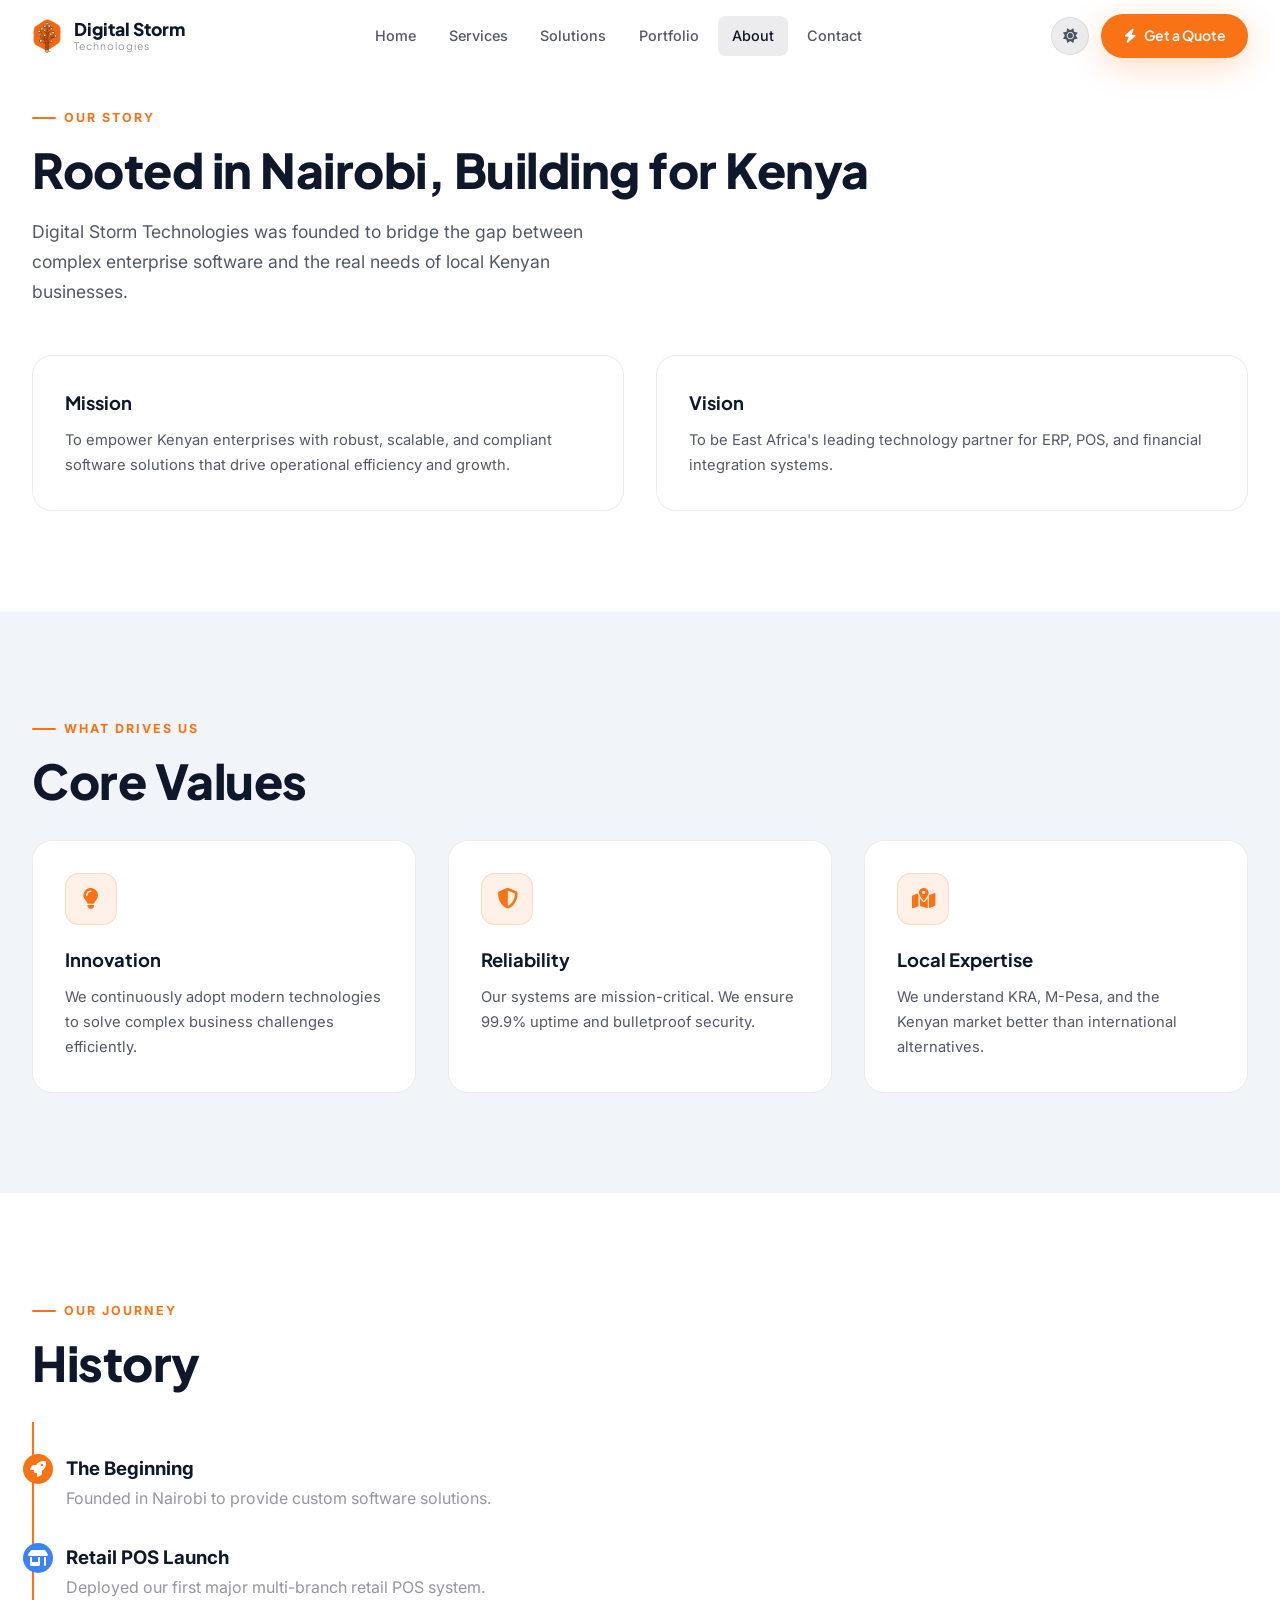
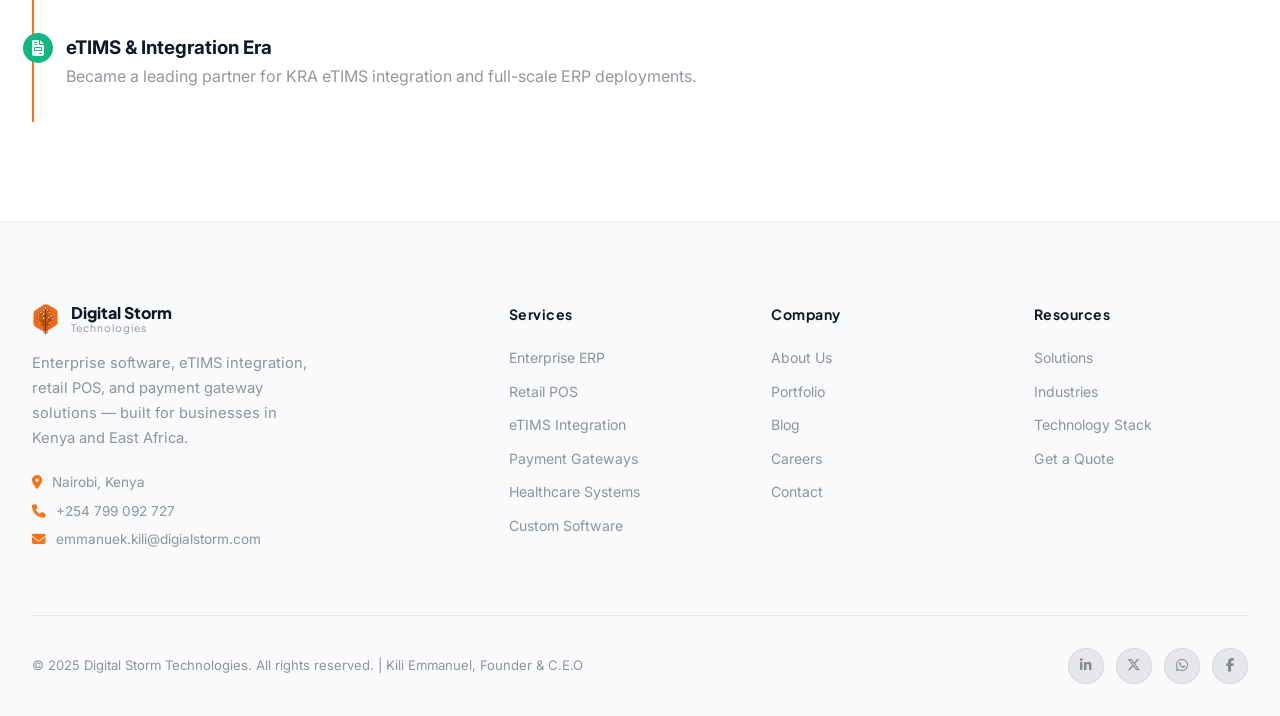
==== about.html @ d0bfdc82 "Wire l1-l6.jpg as light mode images, fix JS swap using getAttribute" ====
<!DOCTYPE html>
<html lang="en" data-theme="dark">
<head>
  <meta charset="UTF-8" />
  <meta name="viewport" content="width=device-width, initial-scale=1.0" />
  <title>About Us — Digital Storm Technologies</title>
  <meta name="description" content="Learn about Digital Storm Technologies, founded to serve Kenyan businesses with innovative ERP, POS, and custom software solutions." />
  
  <link rel="preconnect" href="https://fonts.googleapis.com" />
  <link rel="preconnect" href="https://fonts.gstatic.com" crossorigin />
  <link href="https://fonts.googleapis.com/css2?family=Inter:wght@300;400;500;600;700;800;900&family=Plus+Jakarta+Sans:wght@400;500;600;700;800&display=swap" rel="stylesheet" />
  <link rel="stylesheet" href="https://cdnjs.cloudflare.com/ajax/libs/font-awesome/6.5.2/css/all.min.css" />
  <link rel="stylesheet" href="css/main.css" />
  <link rel="stylesheet" href="css/animations.css" />
  <link rel="stylesheet" href="css/responsive.css" />
  <!-- CRITICAL: Apply saved theme before first paint to avoid flash -->
  <script>
    (function() {
      var saved = localStorage.getItem('dst-theme');
      var preferred = window.matchMedia('(prefers-color-scheme: light)').matches ? 'light' : 'dark';
      var theme = saved || preferred;
      document.documentElement.setAttribute('data-theme', theme);
    })();
  </script>
</head>
<body>

<header class="navbar" id="navbar">
  <div class="nav-inner">
    <a href="index.html" class="nav-logo">
      <img src="assets/Digitalblack.png" alt="Digital Storm Technologies Logo" class="nav-logo-img" />
      <div class="nav-logo-text">Digital Storm<span>Technologies</span></div>
    </a>
    <nav class="nav-links" role="navigation" aria-label="Main Navigation">
      <a href="index.html" class="nav-link">Home</a>
      <a href="services.html" class="nav-link">Services</a>
      <a href="solutions.html" class="nav-link">Solutions</a>
      <a href="portfolio.html" class="nav-link">Portfolio</a>
      <a href="about.html" class="nav-link active">About</a>
      <a href="contact.html" class="nav-link">Contact</a>
    </nav>
    <div class="nav-actions">
      <button class="nav-theme-btn theme-toggle-btn"><i class="theme-icon fa-solid fa-moon"></i></button>
      <a href="contact.html" class="btn btn-primary" style="padding: 0.65rem 1.4rem; font-size: 0.88rem;"><i class="fa-solid fa-bolt"></i> Get a Quote</a>
      <button class="nav-hamburger" id="nav-hamburger"><span></span><span></span><span></span></button>
    </div>
  </div>
</header>

<nav class="nav-drawer" id="nav-drawer" aria-label="Mobile Navigation">
  <a href="index.html" class="nav-link">Home</a>
  <a href="services.html" class="nav-link">Services</a>
  <a href="solutions.html" class="nav-link">Solutions</a>
  <a href="portfolio.html" class="nav-link">Portfolio</a>
  <a href="about.html" class="nav-link">About</a>
  <a href="contact.html" class="nav-link">Contact</a>
  <a href="contact.html" class="btn btn-primary" style="margin-top:1rem; justify-content:center;"><i class="fa-solid fa-bolt"></i> Get a Quote</a>
</nav>

<section class="section reveal" id="story">
  <div class="container">
    <div class="section-label">Our Story</div>
    <h2 class="section-title">Rooted in Nairobi, Building for Kenya</h2>
    <p class="section-desc">Digital Storm Technologies was founded to bridge the gap between complex enterprise software and the real needs of local Kenyan businesses.</p>
    
    <div class="grid-2" style="margin-top: 3rem;">
        <div class="card reveal-left">
            <h3 class="card-title">Mission</h3>
            <p class="card-desc">To empower Kenyan enterprises with robust, scalable, and compliant software solutions that drive operational efficiency and growth.</p>
        </div>
        <div class="card reveal-right">
            <h3 class="card-title">Vision</h3>
            <p class="card-desc">To be East Africa's leading technology partner for ERP, POS, and financial integration systems.</p>
        </div>
    </div>
  </div>
</section>

<section class="section section-alt reveal" id="values">
  <div class="container">
    <div class="section-label">What Drives Us</div>
    <h2 class="section-title">Core Values</h2>
    <div class="grid-3" style="margin-top: 2rem;">
        <div class="card">
            <div class="card-icon"><i class="fa-solid fa-lightbulb"></i></div>
            <h3 class="card-title">Innovation</h3>
            <p class="card-desc">We continuously adopt modern technologies to solve complex business challenges efficiently.</p>
        </div>
        <div class="card">
            <div class="card-icon"><i class="fa-solid fa-shield-halved"></i></div>
            <h3 class="card-title">Reliability</h3>
            <p class="card-desc">Our systems are mission-critical. We ensure 99.9% uptime and bulletproof security.</p>
        </div>
        <div class="card">
            <div class="card-icon"><i class="fa-solid fa-map-location-dot"></i></div>
            <h3 class="card-title">Local Expertise</h3>
            <p class="card-desc">We understand KRA, M-Pesa, and the Kenyan market better than international alternatives.</p>
        </div>
    </div>
  </div>
</section>

<section class="section reveal" id="timeline">
  <div class="container">
    <div class="section-label">Our Journey</div>
    <h2 class="section-title">History</h2>
    <div style="margin-top:2rem; padding: 2rem; border-left: 2px solid var(--orange);">
        <div style="margin-bottom: 2rem; position: relative;">
            <div style="position: absolute; left: -2.7rem; top: 0; background: var(--orange); color: #fff; width: 30px; height: 30px; border-radius: 50%; display: flex; align-items: center; justify-content: center;"><i class="fa-solid fa-rocket"></i></div>
            <h3 style="color:var(--text-primary);">The Beginning</h3>
            <p style="color:var(--text-muted);">Founded in Nairobi to provide custom software solutions.</p>
        </div>
        <div style="margin-bottom: 2rem; position: relative;">
            <div style="position: absolute; left: -2.7rem; top: 0; background: var(--blue); color: #fff; width: 30px; height: 30px; border-radius: 50%; display: flex; align-items: center; justify-content: center;"><i class="fa-solid fa-shop"></i></div>
            <h3 style="color:var(--text-primary);">Retail POS Launch</h3>
            <p style="color:var(--text-muted);">Deployed our first major multi-branch retail POS system.</p>
        </div>
        <div style="position: relative;">
            <div style="position: absolute; left: -2.7rem; top: 0; background: var(--green); color: #fff; width: 30px; height: 30px; border-radius: 50%; display: flex; align-items: center; justify-content: center;"><i class="fa-solid fa-file-invoice"></i></div>
            <h3 style="color:var(--text-primary);">eTIMS & Integration Era</h3>
            <p style="color:var(--text-muted);">Became a leading partner for KRA eTIMS integration and full-scale ERP deployments.</p>
        </div>
    </div>
  </div>
</section>

<footer class="footer" id="footer">
  <div class="container">
    <div class="footer-grid">
      <div class="footer-brand">
        <a href="index.html" class="nav-logo">
          <img src="assets/Digitalblack.png" alt="Digital Storm Technologies" class="nav-logo-img" style="height:32px;" />
          <div class="nav-logo-text" style="font-size:1rem;">Digital Storm <span>Technologies</span></div>
        </a>
        <p>Enterprise software, eTIMS integration, retail POS, and payment gateway solutions — built for businesses in Kenya and East Africa.</p>
        <div style="margin-top: 1.25rem; display:flex; flex-direction:column; gap:0.4rem; font-size:0.85rem; color:var(--text-muted);">
          <span><i class="fa-solid fa-location-dot" style="color:var(--orange); margin-right:0.4rem;"></i> Nairobi, Kenya</span>
          <a href="tel:+254799092727" style="color:var(--text-muted);"><i class="fa-solid fa-phone" style="color:var(--orange); margin-right:0.4rem;"></i> +254 799 092 727</a>
          <a href="mailto:emmanuek.kili@digialstorm.com" style="color:var(--text-muted);"><i class="fa-solid fa-envelope" style="color:var(--orange); margin-right:0.4rem;"></i> emmanuek.kili@digialstorm.com</a>
        </div>
      </div>
      <div>
        <div class="footer-col-title">Services</div>
        <div class="footer-links">
          <a href="services.html#erp" class="footer-link">Enterprise ERP</a>
          <a href="services.html#pos" class="footer-link">Retail POS</a>
          <a href="services.html#etims" class="footer-link">eTIMS Integration</a>
          <a href="services.html#payments" class="footer-link">Payment Gateways</a>
          <a href="services.html#healthcare" class="footer-link">Healthcare Systems</a>
          <a href="services.html#custom" class="footer-link">Custom Software</a>
        </div>
      </div>
      <div>
        <div class="footer-col-title">Company</div>
        <div class="footer-links">
          <a href="about.html" class="footer-link">About Us</a>
          <a href="portfolio.html" class="footer-link">Portfolio</a>
          <a href="blog.html" class="footer-link">Blog</a>
          <a href="careers.html" class="footer-link">Careers</a>
          <a href="contact.html" class="footer-link">Contact</a>
        </div>
      </div>
      <div>
        <div class="footer-col-title">Resources</div>
        <div class="footer-links">
          <a href="solutions.html" class="footer-link">Solutions</a>
          <a href="industries.html" class="footer-link">Industries</a>
          <a href="technologies.html" class="footer-link">Technology Stack</a>
          <a href="contact.html" class="footer-link">Get a Quote</a>
        </div>
      </div>
    </div>
    <div class="footer-bottom">
      <p class="footer-copy">© 2025 Digital Storm Technologies. All rights reserved. | Kili Emmanuel, Founder & C.E.O</p>
      <div class="footer-socials">
        <a href="#" class="footer-social-btn"><i class="fa-brands fa-linkedin-in"></i></a>
        <a href="#" class="footer-social-btn"><i class="fa-brands fa-x-twitter"></i></a>
        <a href="#" class="footer-social-btn"><i class="fa-brands fa-whatsapp"></i></a>
        <a href="#" class="footer-social-btn"><i class="fa-brands fa-facebook-f"></i></a>
      </div>
    </div>
  </div>
</footer>

<button id="back-to-top" aria-label="Back to top"><i class="fa-solid fa-arrow-up"></i></button>

<script src="js/app.js" defer></script>
<script>
  document.addEventListener('DOMContentLoaded', () => {
    const hamburger = document.getElementById('nav-hamburger');
    const drawer = document.getElementById('nav-drawer');
    if (hamburger && drawer) {
      hamburger.addEventListener('click', () => {
        const open = hamburger.classList.toggle('open');
        drawer.classList.toggle('open', open);
        document.body.style.overflow = open ? 'hidden' : '';
      });
    }
  });
</script>
</body>
</html>
---- css/main.css ----
/* ==========================================================================
   DIGITAL STORM TECHNOLOGIES — MAIN DESIGN SYSTEM v3.0
   Clean, Professional, Modern IT Company
   ========================================================================== */

/* --------------------------------------------------------------------------
   1. GOOGLE FONTS IMPORT (must be first rule)
   -------------------------------------------------------------------------- */
@import url('https://fonts.googleapis.com/css2?family=Inter:wght@300;400;500;600;700;800;900&family=Plus+Jakarta+Sans:wght@400;500;600;700;800&display=swap');

/* --------------------------------------------------------------------------
   THEME-AWARE PROJECT IMAGE FILTER
   CSS filter converts dark dashboard screenshots to light mode appearance.
   When a real light-mode image is available via data-light-src, the JS will
   swap src and this filter becomes irrelevant for that image.
   -------------------------------------------------------------------------- */
img.theme-img {
  transition: filter 0.4s ease, opacity 0.3s ease;
}

[data-theme="light"] img.theme-img {
  filter: invert(1) hue-rotate(180deg) saturate(0.85) brightness(1.1) contrast(0.95);
}

[data-theme="dark"] img.theme-img {
  filter: none;
}

/* --------------------------------------------------------------------------
   2. CSS DESIGN TOKENS
   -------------------------------------------------------------------------- */
:root {
  /* Brand Colors */
  --orange:          #F97316;
  --orange-light:    #FB923C;
  --orange-dark:     #EA580C;
  --orange-glow:     rgba(249, 115, 22, 0.25);

  --blue:            #3B82F6;
  --blue-light:      #60A5FA;
  --blue-glow:       rgba(59, 130, 246, 0.25);

  --green:           #10B981;
  --green-light:     #34D399;

  /* Dark Theme */
  --bg-deep:         #080C1A;
  --bg-main:         #0A0D1A;
  --bg-section:      #0D1120;
  --bg-card:         #111827;
  --bg-card-hover:   #161F2E;
  --bg-input:        #141B2D;

  --border:          rgba(255, 255, 255, 0.07);
  --border-hover:    rgba(249, 115, 22, 0.35);

  --text-primary:    #F8FAFC;
  --text-secondary:  rgba(248, 250, 252, 0.72);
  --text-muted:      rgba(248, 250, 252, 0.45);

  /* Light Theme (set via [data-theme="light"]) */
  --bg-deep-lt:      #F8FAFC;
  --bg-main-lt:      #FFFFFF;
  --bg-section-lt:   #F1F5F9;
  --bg-card-lt:      #FFFFFF;
  --bg-card-hover-lt:#F8FAFC;
  --bg-input-lt:     #F1F5F9;
  --border-lt:       rgba(15, 23, 42, 0.08);
  --text-primary-lt: #0F172A;
  --text-secondary-lt:rgba(15, 23, 42, 0.72);
  --text-muted-lt:   rgba(15, 23, 42, 0.45);

  /* Typography */
  --font-heading:    'Plus Jakarta Sans', Inter, -apple-system, sans-serif;
  --font-body:       'Inter', -apple-system, BlinkMacSystemFont, sans-serif;

  /* Sizing */
  --container-max:   1280px;
  --section-pad:     100px;
  --radius-sm:       8px;
  --radius-md:       14px;
  --radius-lg:       20px;
  --radius-xl:       28px;
  --radius-pill:     999px;

  /* Shadows */
  --shadow-sm:       0 1px 3px rgba(0,0,0,0.3);
  --shadow-md:       0 4px 20px rgba(0,0,0,0.4);
  --shadow-lg:       0 20px 60px rgba(0,0,0,0.5);
  --shadow-orange:   0 8px 32px rgba(249,115,22,0.25);
  --shadow-blue:     0 8px 32px rgba(59,130,246,0.2);

  /* Transitions */
  --ease:            cubic-bezier(0.16, 1, 0.3, 1);
  --trans-fast:      0.18s var(--ease);
  --trans-med:       0.32s var(--ease);
  --trans-slow:      0.55s var(--ease);
}

/* --------------------------------------------------------------------------
   3. LIGHT THEME OVERRIDES
   -------------------------------------------------------------------------- */
[data-theme="light"] {
  --bg-deep:       var(--bg-deep-lt);
  --bg-main:       var(--bg-main-lt);
  --bg-section:    var(--bg-section-lt);
  --bg-card:       var(--bg-card-lt);
  --bg-card-hover: var(--bg-card-hover-lt);
  --bg-input:      var(--bg-input-lt);
  --border:        var(--border-lt);
  --text-primary:  var(--text-primary-lt);
  --text-secondary:var(--text-secondary-lt);
  --text-muted:    var(--text-muted-lt);
  --shadow-md:     0 4px 20px rgba(0,0,0,0.1);
  --shadow-lg:     0 20px 60px rgba(0,0,0,0.15);
}

/* --------------------------------------------------------------------------
   4. RESET & BASE
   -------------------------------------------------------------------------- */
*, *::before, *::after {
  box-sizing: border-box;
  margin: 0;
  padding: 0;
}

html {
  font-size: 16px;
  scroll-behavior: smooth;
  -webkit-font-smoothing: antialiased;
  overflow-x: hidden;
  width: 100%;
}

body {
  font-family: var(--font-body);
  background-color: var(--bg-main);
  color: var(--text-primary);
  line-height: 1.65;
  overflow-x: hidden;
  width: 100%;
  transition: background-color var(--trans-med), color var(--trans-med);
}

img { max-width: 100%; height: auto; display: block; }
a { color: inherit; text-decoration: none; }
button { cursor: pointer; font-family: inherit; }
ul, ol { list-style: none; }

/* Scrollbar */
::-webkit-scrollbar { width: 6px; }
::-webkit-scrollbar-track { background: var(--bg-deep); }
::-webkit-scrollbar-thumb { background: var(--orange); border-radius: 10px; }

/* --------------------------------------------------------------------------
   5. LAYOUT UTILITIES
   -------------------------------------------------------------------------- */
.container {
  max-width: var(--container-max);
  margin: 0 auto;
  padding: 0 2rem;
  position: relative;
  z-index: 2;
}

.section {
  padding: var(--section-pad) 0;
  position: relative;
  overflow: hidden;
}

.section-alt {
  background-color: var(--bg-section);
}

.grid-2 { display: grid; grid-template-columns: repeat(2, 1fr); gap: 2rem; }
.grid-3 { display: grid; grid-template-columns: repeat(3, 1fr); gap: 2rem; }
.grid-4 { display: grid; grid-template-columns: repeat(4, 1fr); gap: 1.5rem; }

/* --------------------------------------------------------------------------
   6. TYPOGRAPHY
   -------------------------------------------------------------------------- */
.section-label {
  display: inline-flex;
  align-items: center;
  gap: 0.5rem;
  font-size: 0.78rem;
  font-weight: 700;
  letter-spacing: 2px;
  text-transform: uppercase;
  color: var(--orange);
  margin-bottom: 1rem;
}

.section-label::before {
  content: '';
  display: inline-block;
  width: 24px;
  height: 2px;
  background: var(--orange);
  border-radius: 2px;
}

.section-title {
  font-family: var(--font-heading);
  font-size: clamp(2rem, 4vw, 3rem);
  font-weight: 800;
  line-height: 1.1;
  letter-spacing: -0.5px;
  color: var(--text-primary);
  margin-bottom: 1.25rem;
}

.section-desc {
  font-size: 1.1rem;
  color: var(--text-secondary);
  max-width: 600px;
  line-height: 1.7;
}

.text-center { text-align: center; }
.text-center .section-desc { margin: 0 auto; }
.text-center .section-label { margin-left: auto; margin-right: auto; }
.text-gradient {
  background: linear-gradient(135deg, var(--text-primary) 0%, var(--orange) 100%);
  -webkit-background-clip: text;
  -webkit-text-fill-color: transparent;
  background-clip: text;
}

/* --------------------------------------------------------------------------
   7. BUTTONS
   -------------------------------------------------------------------------- */
.btn {
  display: inline-flex;
  align-items: center;
  gap: 0.5rem;
  font-family: var(--font-heading);
  font-size: 0.95rem;
  font-weight: 600;
  padding: 0.85rem 1.75rem;
  border-radius: var(--radius-pill);
  border: none;
  transition: all var(--trans-fast);
  white-space: nowrap;
  cursor: pointer;
}

.btn-primary {
  background: var(--orange);
  color: #fff;
  box-shadow: var(--shadow-orange);
}
.btn-primary:hover {
  background: var(--orange-light);
  transform: translateY(-2px);
  box-shadow: 0 12px 40px rgba(249,115,22,0.4);
}

.btn-outline {
  background: transparent;
  color: var(--text-primary);
  border: 1.5px solid var(--border);
}
.btn-outline:hover {
  border-color: var(--orange);
  color: var(--orange);
  transform: translateY(-2px);
}

.btn-ghost {
  background: transparent;
  color: var(--orange);
  padding: 0;
  font-size: 0.9rem;
  gap: 0.4rem;
}
.btn-ghost i {
  transition: transform var(--trans-fast);
}
.btn-ghost:hover i {
  transform: translateX(4px);
}

/* --------------------------------------------------------------------------
   8. BADGE / TAG
   -------------------------------------------------------------------------- */
.badge {
  display: inline-flex;
  align-items: center;
  gap: 0.35rem;
  padding: 0.3rem 0.85rem;
  border-radius: var(--radius-pill);
  font-size: 0.75rem;
  font-weight: 600;
  letter-spacing: 0.5px;
}
.badge-orange {
  background: rgba(249,115,22,0.12);
  color: var(--orange-light);
  border: 1px solid rgba(249,115,22,0.25);
}
.badge-blue {
  background: rgba(59,130,246,0.12);
  color: var(--blue-light);
  border: 1px solid rgba(59,130,246,0.25);
}
.badge-green {
  background: rgba(16,185,129,0.12);
  color: var(--green-light);
  border: 1px solid rgba(16,185,129,0.25);
}

/* --------------------------------------------------------------------------
   9. CARDS
   -------------------------------------------------------------------------- */
.card {
  background: var(--bg-card);
  border: 1px solid var(--border);
  border-radius: var(--radius-lg);
  padding: 2rem;
  transition: all var(--trans-med);
  position: relative;
  overflow: hidden;
}

.card::before {
  content: '';
  position: absolute;
  top: 0;
  left: 0;
  right: 0;
  height: 3px;
  background: linear-gradient(90deg, var(--orange), var(--blue));
  opacity: 0;
  transition: opacity var(--trans-med);
}

.card:hover {
  background: var(--bg-card-hover);
  border-color: var(--border-hover);
  transform: translateY(-4px);
  box-shadow: var(--shadow-lg);
}

.card:hover::before {
  opacity: 1;
}

.card-icon {
  width: 52px;
  height: 52px;
  border-radius: var(--radius-md);
  background: rgba(249,115,22,0.1);
  border: 1px solid rgba(249,115,22,0.2);
  display: flex;
  align-items: center;
  justify-content: center;
  font-size: 1.3rem;
  color: var(--orange);
  margin-bottom: 1.25rem;
  transition: all var(--trans-med);
}

.card:hover .card-icon {
  background: var(--orange);
  color: #fff;
  box-shadow: var(--shadow-orange);
}

.card-title {
  font-family: var(--font-heading);
  font-size: 1.15rem;
  font-weight: 700;
  color: var(--text-primary);
  margin-bottom: 0.6rem;
}

.card-desc {
  font-size: 0.92rem;
  color: var(--text-secondary);
  line-height: 1.7;
}

/* Card with image */
.card-img {
  width: 100%;
  height: 200px;
  object-fit: cover;
  border-radius: var(--radius-md);
  margin-bottom: 1.25rem;
  transition: transform var(--trans-med);
}

.card:hover .card-img {
  transform: scale(1.03);
}

/* --------------------------------------------------------------------------
   10. NAVBAR
   -------------------------------------------------------------------------- */
.navbar {
  position: fixed;
  top: 0;
  left: 0;
  right: 0;
  z-index: 1000;
  padding: 0 2rem;
  transition: all var(--trans-med);
}

.navbar.scrolled {
  background: rgba(10, 13, 26, 0.92);
  backdrop-filter: blur(24px);
  -webkit-backdrop-filter: blur(24px);
  border-bottom: 1px solid var(--border);
  padding-top: 0;
  padding-bottom: 0;
}

[data-theme="light"] .navbar.scrolled {
  background: rgba(255,255,255,0.92);
}

.nav-inner {
  display: flex;
  align-items: center;
  justify-content: space-between;
  height: 72px;
  max-width: var(--container-max);
  margin: 0 auto;
}

.nav-logo {
  display: flex;
  align-items: center;
  gap: 0.75rem;
  text-decoration: none;
}

.nav-logo-img {
  height: 36px;
  width: auto;
}

.nav-logo-text {
  font-family: var(--font-heading);
  font-size: 1.1rem;
  font-weight: 800;
  color: var(--text-primary);
  line-height: 1.2;
}

.nav-logo-text span {
  display: block;
  font-size: 0.65rem;
  font-weight: 400;
  color: var(--text-muted);
  letter-spacing: 1px;
}

.nav-links {
  display: flex;
  align-items: center;
  gap: 0.25rem;
}

.nav-link {
  display: flex;
  align-items: center;
  gap: 0.3rem;
  padding: 0.5rem 0.9rem;
  font-size: 0.9rem;
  font-weight: 500;
  color: var(--text-secondary);
  border-radius: var(--radius-sm);
  transition: all var(--trans-fast);
  text-decoration: none;
}

.nav-link:hover,
.nav-link.active {
  color: var(--text-primary);
  background: var(--border);
}

.nav-actions {
  display: flex;
  align-items: center;
  gap: 0.75rem;
}

.nav-theme-btn {
  width: 38px;
  height: 38px;
  border-radius: var(--radius-pill);
  background: var(--border);
  border: 1px solid var(--border);
  color: var(--text-secondary);
  display: flex;
  align-items: center;
  justify-content: center;
  font-size: 0.9rem;
  transition: all var(--trans-fast);
}

.nav-theme-btn:hover {
  border-color: var(--orange);
  color: var(--orange);
}

/* Mobile hamburger */
.nav-hamburger {
  display: none;
  flex-direction: column;
  gap: 5px;
  padding: 8px;
  background: none;
  border: none;
  cursor: pointer;
}

.nav-hamburger span {
  width: 24px;
  height: 2px;
  background: var(--text-primary);
  border-radius: 2px;
  transition: all var(--trans-fast);
}

.nav-hamburger.open span:nth-child(1) {
  transform: translateY(7px) rotate(45deg);
  background: var(--orange);
}
.nav-hamburger.open span:nth-child(2) {
  opacity: 0;
}
.nav-hamburger.open span:nth-child(3) {
  transform: translateY(-7px) rotate(-45deg);
  background: var(--orange);
}

/* Mobile nav drawer */
.nav-drawer {
  display: none;
  position: fixed;
  top: 72px;
  left: 0;
  right: 0;
  bottom: 0;
  background: rgba(8, 12, 26, 0.98);
  backdrop-filter: blur(30px);
  z-index: 999;
  padding: 2rem;
  flex-direction: column;
  gap: 0.5rem;
  overflow-y: auto;
  transform: translateX(-100%);
  transition: transform var(--trans-med);
}

[data-theme="light"] .nav-drawer {
  background: rgba(248,250,252,0.98);
}

.nav-drawer.open {
  display: flex;
  transform: translateX(0);
}

.nav-drawer .nav-link {
  font-size: 1.1rem;
  padding: 1rem 1.25rem;
  border-radius: var(--radius-md);
}

/* --------------------------------------------------------------------------
   11. HERO SECTION
   -------------------------------------------------------------------------- */
.hero {
  min-height: 100vh;
  display: flex;
  align-items: center;
  padding-top: 72px;
  position: relative;
  overflow: hidden;
}

/* Simple gradient background — no particles */
.hero-bg {
  position: absolute;
  inset: 0;
  background: 
    radial-gradient(ellipse 80% 60% at 70% 40%, rgba(249,115,22,0.08) 0%, transparent 60%),
    radial-gradient(ellipse 60% 50% at 20% 80%, rgba(59,130,246,0.07) 0%, transparent 60%),
    var(--bg-main);
  z-index: 0;
}

[data-theme="light"] .hero-bg {
  background:
    radial-gradient(ellipse 80% 60% at 70% 40%, rgba(249,115,22,0.06) 0%, transparent 60%),
    radial-gradient(ellipse 60% 50% at 20% 80%, rgba(59,130,246,0.05) 0%, transparent 60%),
    #FFFFFF;
}

/* Parallax floating shapes */
.hero-shape {
  position: absolute;
  border-radius: 50%;
  filter: blur(60px);
  opacity: 0.12;
  pointer-events: none;
  z-index: 0;
}

.hero-shape-1 {
  width: 400px; height: 400px;
  background: var(--orange);
  top: 10%; right: 5%;
}

.hero-shape-2 {
  width: 300px; height: 300px;
  background: var(--blue);
  bottom: 15%; left: 5%;
}

.hero-shape-3 {
  width: 200px; height: 200px;
  background: var(--green);
  top: 60%; right: 25%;
  opacity: 0.07;
}

.hero-inner {
  position: relative;
  z-index: 2;
  width: 100%;
}

.hero-kicker {
  display: inline-flex;
  align-items: center;
  gap: 0.5rem;
  padding: 0.45rem 1.1rem;
  background: rgba(249,115,22,0.1);
  border: 1px solid rgba(249,115,22,0.3);
  border-radius: var(--radius-pill);
  font-size: 0.8rem;
  font-weight: 600;
  color: var(--orange-light);
  margin-bottom: 1.75rem;
  letter-spacing: 0.5px;
}

.hero-kicker i {
  font-size: 0.75rem;
}

.hero-title {
  font-family: var(--font-heading);
  font-size: clamp(2.6rem, 6vw, 5rem);
  font-weight: 900;
  line-height: 1.05;
  letter-spacing: -1.5px;
  color: var(--text-primary);
  margin-bottom: 1.5rem;
  max-width: 820px;
}

.hero-title .highlight {
  color: var(--orange);
}

.hero-subtitle {
  font-size: clamp(1rem, 2vw, 1.2rem);
  color: var(--text-secondary);
  max-width: 600px;
  line-height: 1.75;
  margin-bottom: 2.5rem;
}

.hero-cta {
  display: flex;
  align-items: center;
  gap: 1rem;
  flex-wrap: wrap;
  margin-bottom: 4rem;
}

.hero-stats {
  display: flex;
  align-items: center;
  gap: 2.5rem;
  flex-wrap: wrap;
}

.hero-stat-item {
  display: flex;
  flex-direction: column;
}

.hero-stat-num {
  font-family: var(--font-heading);
  font-size: 1.9rem;
  font-weight: 800;
  color: var(--text-primary);
  line-height: 1;
}

.hero-stat-label {
  font-size: 0.78rem;
  color: var(--text-muted);
  margin-top: 0.3rem;
  letter-spacing: 0.5px;
}

.hero-stat-divider {
  width: 1px;
  height: 40px;
  background: var(--border);
}

/* Hero image/mockup */
.hero-visual {
  position: absolute;
  right: 0;
  top: 50%;
  transform: translateY(-50%);
  width: 45%;
  max-width: 640px;
  border-radius: var(--radius-xl);
  overflow: hidden;
  box-shadow: var(--shadow-lg), 0 0 60px rgba(249,115,22,0.12);
  border: 1px solid var(--border);
  z-index: 2;
}

/* --------------------------------------------------------------------------
   12. CLIENTS / TRUSTED BY
   -------------------------------------------------------------------------- */
.clients-strip {
  padding: 2.5rem 0;
  border-top: 1px solid var(--border);
  border-bottom: 1px solid var(--border);
  background: var(--bg-section);
  overflow: hidden;
}

.clients-label {
  font-size: 0.75rem;
  font-weight: 600;
  letter-spacing: 2px;
  text-transform: uppercase;
  color: var(--text-muted);
  text-align: center;
  margin-bottom: 1.5rem;
}

.clients-track {
  display: flex;
  align-items: center;
  gap: 3rem;
  animation: scroll-clients 25s linear infinite;
  width: max-content;
}

.clients-track:hover {
  animation-play-state: paused;
}

@keyframes scroll-clients {
  from { transform: translateX(0); }
  to   { transform: translateX(-50%); }
}

.client-badge {
  white-space: nowrap;
  font-family: var(--font-heading);
  font-weight: 700;
  font-size: 0.92rem;
  color: var(--text-muted);
  padding: 0.6rem 1.25rem;
  border-radius: var(--radius-pill);
  border: 1px solid var(--border);
  transition: all var(--trans-fast);
  flex-shrink: 0;
}

.client-badge:hover {
  color: var(--orange);
  border-color: var(--orange-glow);
  background: rgba(249,115,22,0.05);
}

/* --------------------------------------------------------------------------
   13. SERVICES SECTION
   -------------------------------------------------------------------------- */
.service-card {
  background: var(--bg-card);
  border: 1px solid var(--border);
  border-radius: var(--radius-lg);
  padding: 2rem;
  transition: all var(--trans-med);
  display: flex;
  flex-direction: column;
  gap: 1rem;
  position: relative;
  overflow: hidden;
}

.service-card::after {
  content: '';
  position: absolute;
  bottom: 0; left: 0; right: 0;
  height: 3px;
  background: linear-gradient(90deg, var(--orange), var(--blue));
  transform: scaleX(0);
  transition: transform var(--trans-med);
  transform-origin: left;
}

.service-card:hover {
  border-color: var(--border-hover);
  background: var(--bg-card-hover);
  transform: translateY(-6px);
  box-shadow: var(--shadow-lg);
}

.service-card:hover::after {
  transform: scaleX(1);
}

.service-icon {
  width: 54px; height: 54px;
  border-radius: var(--radius-md);
  display: flex; align-items: center; justify-content: center;
  font-size: 1.4rem;
  transition: all var(--trans-med);
}

.service-card:hover .service-icon {
  box-shadow: var(--shadow-orange);
}

.service-title {
  font-family: var(--font-heading);
  font-size: 1.1rem;
  font-weight: 700;
  color: var(--text-primary);
}

.service-desc {
  font-size: 0.9rem;
  color: var(--text-secondary);
  line-height: 1.7;
  flex: 1;
}

.service-link {
  display: inline-flex;
  align-items: center;
  gap: 0.4rem;
  font-size: 0.85rem;
  font-weight: 600;
  color: var(--orange);
  transition: gap var(--trans-fast);
}

.service-card:hover .service-link {
  gap: 0.7rem;
}

/* --------------------------------------------------------------------------
   14. PARALLAX SPOTLIGHT SECTIONS
   -------------------------------------------------------------------------- */
.parallax-section {
  position: relative;
  overflow: hidden;
  padding: var(--section-pad) 0;
}

.parallax-bg {
  position: absolute;
  inset: -20%;
  background-size: cover;
  background-position: center;
  background-attachment: fixed;
  z-index: 0;
  will-change: transform;
}

.parallax-overlay {
  position: absolute;
  inset: 0;
  z-index: 1;
}

.parallax-content {
  position: relative;
  z-index: 2;
}

/* eTIMS spotlight */
.etims-section {
  background: linear-gradient(135deg, #0A0D1A 0%, #0D1827 60%, #0A0F1A 100%);
}

.etims-highlight-box {
  background: rgba(249,115,22,0.05);
  border: 1px solid rgba(249,115,22,0.2);
  border-radius: var(--radius-xl);
  padding: 3rem;
}

.etims-steps {
  display: flex;
  flex-direction: column;
  gap: 1rem;
  margin-top: 2rem;
}

.etims-step {
  display: flex;
  align-items: flex-start;
  gap: 1rem;
  padding: 1rem;
  border-radius: var(--radius-md);
  background: rgba(255,255,255,0.03);
  border: 1px solid var(--border);
  transition: all var(--trans-fast);
}

.etims-step:hover {
  border-color: rgba(249,115,22,0.25);
  background: rgba(249,115,22,0.04);
}

.etims-step-num {
  width: 32px; height: 32px;
  border-radius: 50%;
  background: var(--orange);
  color: #fff;
  font-size: 0.8rem;
  font-weight: 700;
  display: flex; align-items: center; justify-content: center;
  flex-shrink: 0;
}

.etims-step-text {
  font-size: 0.92rem;
  color: var(--text-secondary);
  line-height: 1.6;
}

.etims-step-text strong {
  color: var(--text-primary);
  display: block;
  margin-bottom: 0.2rem;
}

/* --------------------------------------------------------------------------
   15. PAYMENT GATEWAY SECTION
   -------------------------------------------------------------------------- */
.payment-grid {
  display: grid;
  grid-template-columns: repeat(auto-fit, minmax(160px, 1fr));
  gap: 1.25rem;
  margin-top: 3rem;
}

.payment-card {
  background: var(--bg-card);
  border: 1px solid var(--border);
  border-radius: var(--radius-lg);
  padding: 1.75rem 1.25rem;
  text-align: center;
  display: flex;
  flex-direction: column;
  align-items: center;
  gap: 0.75rem;
  transition: all var(--trans-med);
}

.payment-card:hover {
  border-color: var(--border-hover);
  transform: translateY(-4px);
  box-shadow: var(--shadow-orange);
}

.payment-card-icon {
  width: 56px; height: 56px;
  border-radius: var(--radius-md);
  display: flex; align-items: center; justify-content: center;
  font-size: 1.6rem;
  margin: 0 auto;
}

.payment-card-name {
  font-family: var(--font-heading);
  font-size: 0.9rem;
  font-weight: 700;
  color: var(--text-primary);
}

.payment-card-desc {
  font-size: 0.78rem;
  color: var(--text-muted);
}

/* --------------------------------------------------------------------------
   16. STATS / WHY DST
   -------------------------------------------------------------------------- */
.stat-card {
  text-align: center;
  padding: 2.5rem 2rem;
  border-radius: var(--radius-lg);
  background: var(--bg-card);
  border: 1px solid var(--border);
  transition: all var(--trans-med);
}

.stat-card:hover {
  border-color: var(--border-hover);
  transform: translateY(-4px);
  box-shadow: var(--shadow-orange);
}

.stat-num {
  font-family: var(--font-heading);
  font-size: clamp(2.4rem, 5vw, 3.5rem);
  font-weight: 900;
  color: var(--orange);
  line-height: 1;
  margin-bottom: 0.5rem;
}

.stat-label {
  font-size: 0.9rem;
  color: var(--text-secondary);
  font-weight: 500;
}

/* --------------------------------------------------------------------------
   17. PROJECT / PORTFOLIO CARDS
   -------------------------------------------------------------------------- */
.project-card {
  background: var(--bg-card);
  border: 1px solid var(--border);
  border-radius: var(--radius-xl);
  overflow: hidden;
  transition: all var(--trans-med);
}

.project-card:hover {
  border-color: var(--border-hover);
  transform: translateY(-6px);
  box-shadow: var(--shadow-lg);
}

.project-img {
  width: 100%;
  height: 220px;
  object-fit: cover;
  transition: transform var(--trans-slow);
}

.project-card:hover .project-img {
  transform: scale(1.05);
}

.project-img-wrap {
  overflow: hidden;
}

.project-body {
  padding: 1.75rem;
}

.project-tags {
  display: flex;
  gap: 0.5rem;
  flex-wrap: wrap;
  margin-bottom: 1rem;
}

.project-title {
  font-family: var(--font-heading);
  font-size: 1.2rem;
  font-weight: 700;
  color: var(--text-primary);
  margin-bottom: 0.5rem;
}

.project-desc {
  font-size: 0.9rem;
  color: var(--text-secondary);
  line-height: 1.65;
  margin-bottom: 1.25rem;
}

/* --------------------------------------------------------------------------
   18. TESTIMONIALS
   -------------------------------------------------------------------------- */
.testimonial-card {
  background: var(--bg-card);
  border: 1px solid var(--border);
  border-radius: var(--radius-xl);
  padding: 2rem;
  display: flex;
  flex-direction: column;
  gap: 1.25rem;
}

.testimonial-stars {
  color: var(--orange);
  font-size: 0.9rem;
  display: flex;
  gap: 0.2rem;
}

.testimonial-text {
  font-size: 1rem;
  color: var(--text-secondary);
  line-height: 1.75;
  font-style: italic;
}

.testimonial-author {
  display: flex;
  align-items: center;
  gap: 0.85rem;
  padding-top: 1rem;
  border-top: 1px solid var(--border);
}

.testimonial-avatar {
  width: 44px; height: 44px;
  border-radius: 50%;
  background: linear-gradient(135deg, var(--orange), var(--blue));
  display: flex; align-items: center; justify-content: center;
  font-family: var(--font-heading);
  font-weight: 700;
  font-size: 1rem;
  color: #fff;
  flex-shrink: 0;
}

.testimonial-name {
  font-weight: 700;
  font-size: 0.9rem;
  color: var(--text-primary);
}

.testimonial-role {
  font-size: 0.78rem;
  color: var(--text-muted);
}

/* --------------------------------------------------------------------------
   19. CTA PARALLAX BANNER
   -------------------------------------------------------------------------- */
.cta-banner {
  position: relative;
  overflow: hidden;
  padding: 7rem 0;
  text-align: center;
}

.cta-banner-bg {
  position: absolute;
  inset: 0;
  background: 
    radial-gradient(ellipse 80% 80% at 50% 50%, rgba(249,115,22,0.15) 0%, transparent 70%),
    var(--bg-section);
  z-index: 0;
}

.cta-banner-title {
  font-family: var(--font-heading);
  font-size: clamp(2rem, 5vw, 3.5rem);
  font-weight: 900;
  color: var(--text-primary);
  letter-spacing: -1px;
  margin-bottom: 1rem;
}

.cta-banner-desc {
  font-size: 1.1rem;
  color: var(--text-secondary);
  max-width: 540px;
  margin: 0 auto 2.5rem;
}

/* --------------------------------------------------------------------------
   20. FOOTER
   -------------------------------------------------------------------------- */
.footer {
  background: var(--bg-deep);
  border-top: 1px solid var(--border);
  padding: 5rem 0 2rem;
}

.footer-grid {
  display: grid;
  grid-template-columns: 2fr 1fr 1fr 1fr;
  gap: 3rem;
  margin-bottom: 4rem;
}

.footer-brand p {
  font-size: 0.92rem;
  color: var(--text-muted);
  line-height: 1.7;
  margin-top: 1rem;
  max-width: 280px;
}

.footer-col-title {
  font-family: var(--font-heading);
  font-weight: 700;
  font-size: 0.88rem;
  color: var(--text-primary);
  letter-spacing: 0.5px;
  margin-bottom: 1.25rem;
}

.footer-links {
  display: flex;
  flex-direction: column;
  gap: 0.65rem;
}

.footer-link {
  font-size: 0.88rem;
  color: var(--text-muted);
  transition: color var(--trans-fast);
  text-decoration: none;
}

.footer-link:hover {
  color: var(--orange);
}

.footer-bottom {
  display: flex;
  align-items: center;
  justify-content: space-between;
  padding-top: 2rem;
  border-top: 1px solid var(--border);
  flex-wrap: wrap;
  gap: 1rem;
}

.footer-copy {
  font-size: 0.82rem;
  color: var(--text-muted);
}

.footer-socials {
  display: flex;
  gap: 0.75rem;
}

.footer-social-btn {
  width: 36px; height: 36px;
  border-radius: 50%;
  background: var(--border);
  border: 1px solid var(--border);
  color: var(--text-muted);
  display: flex; align-items: center; justify-content: center;
  font-size: 0.85rem;
  transition: all var(--trans-fast);
  text-decoration: none;
}

.footer-social-btn:hover {
  background: var(--orange);
  border-color: var(--orange);
  color: #fff;
  transform: translateY(-2px);
}

/* --------------------------------------------------------------------------
   21. FORM STYLES
   -------------------------------------------------------------------------- */
.form-group {
  display: flex;
  flex-direction: column;
  gap: 0.5rem;
  margin-bottom: 1.25rem;
}

.form-label {
  font-size: 0.88rem;
  font-weight: 600;
  color: var(--text-secondary);
}

.form-input,
.form-select,
.form-textarea {
  background: var(--bg-input);
  border: 1.5px solid var(--border);
  border-radius: var(--radius-md);
  padding: 0.85rem 1.1rem;
  font-size: 0.95rem;
  font-family: var(--font-body);
  color: var(--text-primary);
  outline: none;
  transition: border-color var(--trans-fast);
  width: 100%;
}

.form-input:focus,
.form-select:focus,
.form-textarea:focus {
  border-color: var(--orange);
  box-shadow: 0 0 0 3px var(--orange-glow);
}

.form-textarea {
  resize: vertical;
  min-height: 140px;
}

/* --------------------------------------------------------------------------
   22. REVEAL ANIMATIONS
   -------------------------------------------------------------------------- */
.reveal {
  opacity: 0;
  transform: translateY(30px);
  transition: opacity 0.65s var(--ease), transform 0.65s var(--ease);
}

.reveal.visible {
  opacity: 1;
  transform: translateY(0);
}

.reveal-left {
  opacity: 0;
  transform: translateX(-30px);
  transition: opacity 0.65s var(--ease), transform 0.65s var(--ease);
}

.reveal-left.visible {
  opacity: 1;
  transform: translateX(0);
}

.reveal-right {
  opacity: 0;
  transform: translateX(30px);
  transition: opacity 0.65s var(--ease), transform 0.65s var(--ease);
}

.reveal-right.visible {
  opacity: 1;
  transform: translateX(0);
}

.delay-1 { transition-delay: 0.1s; }
.delay-2 { transition-delay: 0.2s; }
.delay-3 { transition-delay: 0.3s; }
.delay-4 { transition-delay: 0.4s; }
.delay-5 { transition-delay: 0.5s; }
.delay-6 { transition-delay: 0.6s; }

/* --------------------------------------------------------------------------
   23. MISC
   -------------------------------------------------------------------------- */
.divider {
  width: 48px;
  height: 3px;
  background: var(--orange);
  border-radius: 2px;
  margin: 1.5rem 0;
}

.text-center .divider {
  margin-left: auto;
  margin-right: auto;
}

.feature-list {
  display: flex;
  flex-direction: column;
  gap: 0.75rem;
  margin-top: 1.5rem;
}

.feature-item {
  display: flex;
  align-items: flex-start;
  gap: 0.75rem;
  font-size: 0.92rem;
  color: var(--text-secondary);
}

.feature-item i {
  color: var(--green);
  font-size: 0.85rem;
  margin-top: 0.2rem;
  flex-shrink: 0;
}

/* Contact info */
.contact-info-item {
  display: flex;
  align-items: flex-start;
  gap: 1rem;
  padding: 1.25rem;
  background: var(--bg-card);
  border: 1px solid var(--border);
  border-radius: var(--radius-md);
  transition: all var(--trans-fast);
}

.contact-info-item:hover {
  border-color: var(--border-hover);
}

.contact-info-icon {
  width: 44px; height: 44px;
  border-radius: var(--radius-md);
  background: rgba(249,115,22,0.1);
  color: var(--orange);
  display: flex; align-items: center; justify-content: center;
  font-size: 1.1rem;
  flex-shrink: 0;
}

/* Back to top */
#back-to-top {
  position: fixed;
  bottom: 2rem;
  right: 2rem;
  width: 44px; height: 44px;
  border-radius: 50%;
  background: var(--orange);
  color: #fff;
  border: none;
  display: flex; align-items: center; justify-content: center;
  font-size: 1rem;
  box-shadow: var(--shadow-orange);
  opacity: 0;
  transform: translateY(10px);
  transition: all var(--trans-med);
  z-index: 500;
  cursor: pointer;
}

#back-to-top.visible {
  opacity: 1;
  transform: translateY(0);
}

#back-to-top:hover {
  background: var(--orange-dark);
  transform: translateY(-3px);
}
---- css/animations.css ----
/* ==========================================================================
   DIGITAL STORM TECHNOLOGIES — ANIMATIONS v3.0
   ========================================================================== */

/* Smooth page load */
@keyframes fade-in-up {
  from { opacity: 0; transform: translateY(20px); }
  to   { opacity: 1; transform: translateY(0); }
}

@keyframes fade-in {
  from { opacity: 0; }
  to   { opacity: 1; }
}

@keyframes slide-in-left {
  from { opacity: 0; transform: translateX(-30px); }
  to   { opacity: 1; transform: translateX(0); }
}

@keyframes pulse-dot {
  0%, 100% { box-shadow: 0 0 0 0 rgba(16,185,129,0.5); }
  50%       { box-shadow: 0 0 0 8px rgba(16,185,129,0); }
}

@keyframes float {
  0%, 100% { transform: translateY(0px) rotate(0deg); }
  33%       { transform: translateY(-15px) rotate(2deg); }
  66%       { transform: translateY(8px) rotate(-1deg); }
}

@keyframes shimmer {
  0%   { background-position: -200% 0; }
  100% { background-position: 200% 0; }
}

/* Hero entrance */
.hero-kicker  { animation: fade-in-up 0.6s var(--ease) 0.1s both; }
.hero-title   { animation: fade-in-up 0.7s var(--ease) 0.2s both; }
.hero-subtitle{ animation: fade-in-up 0.7s var(--ease) 0.35s both; }
.hero-cta     { animation: fade-in-up 0.7s var(--ease) 0.45s both; }
.hero-stats   { animation: fade-in-up 0.7s var(--ease) 0.55s both; }
.hero-visual  { animation: fade-in 0.9s var(--ease) 0.3s both; }

/* Floating hero shapes */
.hero-shape-1 { animation: float 8s ease-in-out infinite; }
.hero-shape-2 { animation: float 10s ease-in-out 2s infinite; }
.hero-shape-3 { animation: float 7s ease-in-out 1s infinite; }

/* Online pulse dot */
.pulse-dot {
  display: inline-block;
  width: 8px;
  height: 8px;
  border-radius: 50%;
  background: var(--green);
  animation: pulse-dot 2s ease-in-out infinite;
}

/* Skeleton loading shimmer */
.skeleton {
  background: linear-gradient(90deg, var(--bg-card) 25%, var(--bg-card-hover) 50%, var(--bg-card) 75%);
  background-size: 200% 100%;
  animation: shimmer 1.5s infinite;
}

/* Stat counter animation */
.stat-num {
  transition: all 0.3s var(--ease);
}

/* Number count up */
@keyframes count-up {
  from { opacity: 0.3; }
  to   { opacity: 1; }
}

.counting {
  animation: count-up 0.1s ease;
}
---- css/responsive.css ----
/* ==========================================================================
   DIGITAL STORM TECHNOLOGIES — RESPONSIVE BREAKPOINTS v3.0
   ========================================================================== */

/* TABLET (992px and below) */
@media (max-width: 992px) {

  .nav-links { display: none; }
  .nav-hamburger { display: flex; }

  .hero-visual {
    display: none;
  }

  .hero-title {
    font-size: clamp(2.2rem, 7vw, 3.5rem);
  }

  .footer-grid {
    grid-template-columns: 1fr 1fr;
  }

  .footer-brand {
    grid-column: span 2;
  }

  .grid-4 {
    grid-template-columns: repeat(2, 1fr);
  }
}

/* MOBILE (768px and below) */
@media (max-width: 768px) {

  :root {
    --section-pad: 64px;
  }

  * { max-width: 100%; }

  .container {
    padding: 0 1.25rem;
    width: 100%;
    box-sizing: border-box;
  }

  /* NAV */
  .navbar { padding: 0 1.25rem; }
  .nav-inner { height: 64px; }
  .nav-actions .btn { display: none; }
  .nav-theme-btn { display: flex; }

  /* HERO */
  .hero {
    padding-top: 64px;
    min-height: auto;
    padding-bottom: 4rem;
  }

  .hero-title {
    font-size: clamp(2rem, 9vw, 2.8rem) !important;
    letter-spacing: -0.5px;
  }

  .hero-subtitle {
    font-size: 0.98rem;
  }

  .hero-cta {
    flex-direction: column;
    align-items: stretch;
  }

  .hero-cta .btn {
    max-width: 100%;
    justify-content: center;
  }

  .hero-stats {
    gap: 1.5rem;
  }

  .hero-stat-num {
    font-size: 1.5rem;
  }

  /* GRIDS */
  .grid-2,
  .grid-3,
  .grid-4 {
    grid-template-columns: 1fr;
  }

  /* SECTION TITLES */
  .section-title {
    font-size: clamp(1.7rem, 7vw, 2.4rem);
  }

  /* CLIENTS */
  .clients-strip { padding: 1.75rem 0; }

  /* FOOTER */
  .footer-grid {
    grid-template-columns: 1fr;
    gap: 2rem;
  }

  .footer-brand {
    grid-column: span 1;
  }

  .footer-bottom {
    flex-direction: column;
    text-align: center;
  }

  /* eTIMS */
  .etims-highlight-box {
    padding: 1.75rem;
  }

  /* PAYMENT */
  .payment-grid {
    grid-template-columns: repeat(2, 1fr);
  }

  /* CTA */
  .cta-banner { padding: 5rem 0; }
  .cta-banner-title { font-size: clamp(1.7rem, 7vw, 2.5rem); }

  /* MISC */
  #back-to-top {
    bottom: 1.25rem;
    right: 1.25rem;
  }
}

/* SMALL PHONES (480px and below) */
@media (max-width: 480px) {

  .container { padding: 0 1rem; }

  .hero-title {
    font-size: clamp(1.75rem, 10vw, 2.3rem) !important;
  }

  .hero-kicker {
    font-size: 0.7rem;
    padding: 0.35rem 0.85rem;
  }

  .payment-grid {
    grid-template-columns: repeat(2, 1fr);
  }

  .hero-stats {
    flex-direction: column;
    align-items: flex-start;
    gap: 1rem;
  }

  .hero-stat-divider { display: none; }

  .section-title {
    font-size: clamp(1.5rem, 9vw, 2rem) !important;
  }
}

/* ACCESSIBILITY */
@media (prefers-reduced-motion: reduce) {
  *, *::before, *::after {
    animation-duration: 0.01ms !important;
    animation-iteration-count: 1 !important;
    transition-duration: 0.01ms !important;
  }
  .clients-track { animation: none; }
  .reveal, .reveal-left, .reveal-right {
    opacity: 1 !important;
    transform: none !important;
  }
}

@media (prefers-contrast: more) {
  :root {
    --border: rgba(255,255,255,0.2);
    --text-secondary: rgba(248,250,252,0.9);
  }
}

:focus-visible {
  outline: 3px solid var(--orange) !important;
  outline-offset: 3px;
}
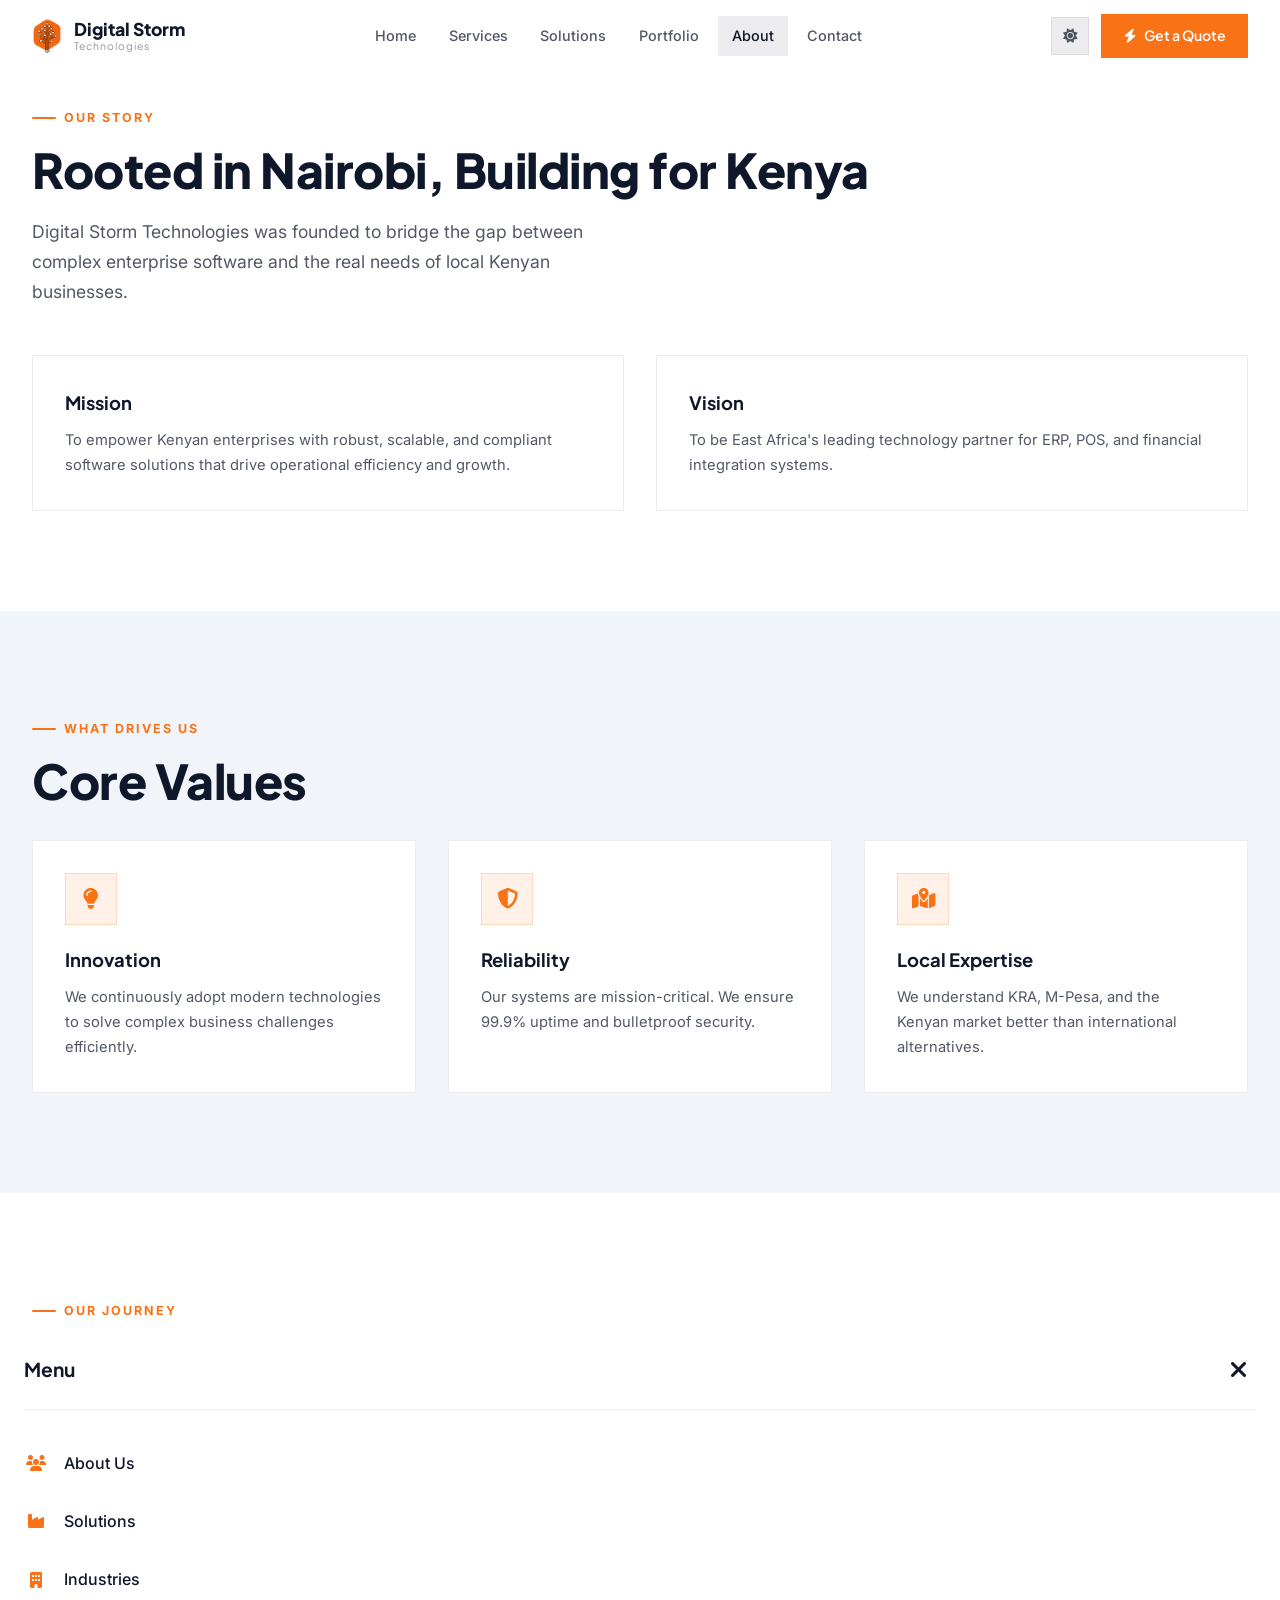
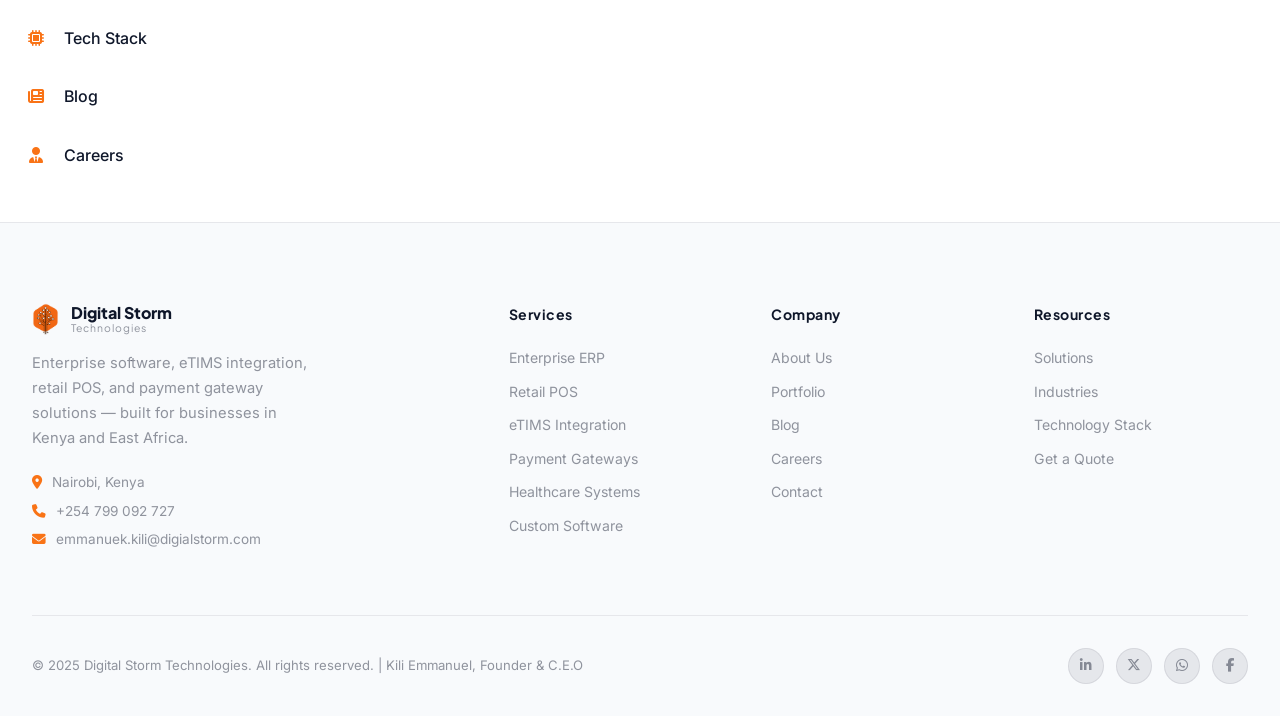
==== commit 4b88118f: "feat(mobile): Implement native mobile app UI patterns (sticky bottom nav, horizontal swipeable grids" ====
--- a/about.html
+++ b/about.html
@@ -198,9 +198,62 @@
     }
   });
 </script>
+
+</html>
+
+
+
+
+
+
+<!-- Mobile App Bottom Navigation -->
+<nav class="mobile-bottom-nav">
+  <a href="index.html" class="mobile-nav-item" id="nav-index"><i class="fa-solid fa-house"></i><span>Home</span></a>
+  <a href="services.html" class="mobile-nav-item" id="nav-services"><i class="fa-solid fa-layer-group"></i><span>Services</span></a>
+  <a href="portfolio.html" class="mobile-nav-item" id="nav-portfolio"><i class="fa-solid fa-briefcase"></i><span>Portfolio</span></a>
+  <a href="contact.html" class="mobile-nav-item" id="nav-contact"><i class="fa-solid fa-envelope"></i><span>Contact</span></a>
+  <button class="mobile-nav-item" id="mobile-more-btn" style="background:none;border:none;"><i class="fa-solid fa-bars"></i><span>More</span></button>
+</nav>
+
+<!-- Mobile App "More" Menu Modal -->
+<div class="mobile-more-overlay" id="mobile-more-overlay"></div>
+<div class="mobile-more-menu" id="mobile-more-menu">
+  <div class="mobile-more-menu-header">
+    <div class="mobile-more-menu-title">Menu</div>
+    <button class="mobile-more-close" id="mobile-more-close" aria-label="Close menu"><i class="fa-solid fa-xmark"></i></button>
+  </div>
+  <a href="about.html" class="mobile-more-link"><i class="fa-solid fa-users"></i> About Us</a>
+  <a href="solutions.html" class="mobile-more-link"><i class="fa-solid fa-industry"></i> Solutions</a>
+  <a href="industries.html" class="mobile-more-link"><i class="fa-solid fa-building"></i> Industries</a>
+  <a href="technologies.html" class="mobile-more-link"><i class="fa-solid fa-microchip"></i> Tech Stack</a>
+  <a href="blog.html" class="mobile-more-link"><i class="fa-solid fa-newspaper"></i> Blog</a>
+  <a href="careers.html" class="mobile-more-link"><i class="fa-solid fa-user-tie"></i> Careers</a>
+</div>
+
+<script>
+  document.addEventListener('DOMContentLoaded', () => {
+    const moreBtn = document.getElementById('mobile-more-btn');
+    const moreMenu = document.getElementById('mobile-more-menu');
+    const overlay = document.getElementById('mobile-more-overlay');
+    const closeBtn = document.getElementById('mobile-more-close');
+
+    if(moreBtn && moreMenu && overlay) {
+      const openMenu = () => {
+        overlay.classList.add('open');
+        moreMenu.classList.add('open');
+        document.body.style.overflow = 'hidden';
+      };
+      
+      const closeMenu = () => {
+        overlay.classList.remove('open');
+        moreMenu.classList.remove('open');
+        document.body.style.overflow = '';
+      };
+
+      moreBtn.addEventListener('click', openMenu);
+      closeBtn.addEventListener('click', closeMenu);
+      overlay.addEventListener('click', closeMenu);
+    }
+  });
+</script>
 </body>
-</html>
-
-
-
-
--- a/css/main.css
+++ b/css/main.css
@@ -74,21 +74,21 @@
   --font-heading:    'Plus Jakarta Sans', Inter, -apple-system, sans-serif;
   --font-body:       'Inter', -apple-system, BlinkMacSystemFont, sans-serif;
 
-  /* Sizing */
+  /* Sizing (Flat Design) */
   --container-max:   1280px;
   --section-pad:     100px;
-  --radius-sm:       8px;
-  --radius-md:       14px;
-  --radius-lg:       20px;
-  --radius-xl:       28px;
-  --radius-pill:     999px;
-
-  /* Shadows */
-  --shadow-sm:       0 1px 3px rgba(0,0,0,0.3);
-  --shadow-md:       0 4px 20px rgba(0,0,0,0.4);
-  --shadow-lg:       0 20px 60px rgba(0,0,0,0.5);
-  --shadow-orange:   0 8px 32px rgba(249,115,22,0.25);
-  --shadow-blue:     0 8px 32px rgba(59,130,246,0.2);
+  --radius-sm:       0;
+  --radius-md:       0;
+  --radius-lg:       0;
+  --radius-xl:       0;
+  --radius-pill:     0;
+
+  /* Shadows (Flat Design) */
+  --shadow-sm:       none;
+  --shadow-md:       none;
+  --shadow-lg:       none;
+  --shadow-orange:   none;
+  --shadow-blue:     none;
 
   /* Transitions */
   --ease:            cubic-bezier(0.16, 1, 0.3, 1);
@@ -254,7 +254,7 @@
 .btn-primary:hover {
   background: var(--orange-light);
   transform: translateY(-2px);
-  box-shadow: 0 12px 40px rgba(249,115,22,0.4);
+  box-shadow: none;
 }
 
 .btn-outline {
@@ -331,7 +331,7 @@
   left: 0;
   right: 0;
   height: 3px;
-  background: linear-gradient(90deg, var(--orange), var(--blue));
+  background: var(--orange);
   opacity: 0;
   transition: opacity var(--trans-med);
 }
@@ -339,7 +339,7 @@
 .card:hover {
   background: var(--bg-card-hover);
   border-color: var(--border-hover);
-  transform: translateY(-4px);
+  /* transform removed for flat design */
   box-shadow: var(--shadow-lg);
 }
 
@@ -605,14 +605,7 @@
 }
 
 /* Parallax floating shapes */
-.hero-shape {
-  position: absolute;
-  border-radius: 50%;
-  filter: blur(60px);
-  opacity: 0.12;
-  pointer-events: none;
-  z-index: 0;
-}
+.hero-shape { display: none; }
 
 .hero-shape-1 {
   width: 400px; height: 400px;
@@ -732,7 +725,7 @@
   max-width: 640px;
   border-radius: var(--radius-xl);
   overflow: hidden;
-  box-shadow: var(--shadow-lg), 0 0 60px rgba(249,115,22,0.12);
+  box-shadow: none;
   border: 1px solid var(--border);
   z-index: 2;
 }
@@ -815,7 +808,7 @@
   position: absolute;
   bottom: 0; left: 0; right: 0;
   height: 3px;
-  background: linear-gradient(90deg, var(--orange), var(--blue));
+  background: var(--orange);
   transform: scaleX(0);
   transition: transform var(--trans-med);
   transform-origin: left;
@@ -824,7 +817,7 @@
 .service-card:hover {
   border-color: var(--border-hover);
   background: var(--bg-card-hover);
-  transform: translateY(-6px);
+  /* transform removed for flat design */
   box-shadow: var(--shadow-lg);
 }
 
@@ -904,7 +897,7 @@
 
 /* eTIMS spotlight */
 .etims-section {
-  background: linear-gradient(135deg, #0A0D1A 0%, #0D1827 60%, #0A0F1A 100%);
+  background: var(--bg-section);
 }
 
 .etims-highlight-box {
@@ -985,7 +978,7 @@
 
 .payment-card:hover {
   border-color: var(--border-hover);
-  transform: translateY(-4px);
+  /* transform removed for flat design */
   box-shadow: var(--shadow-orange);
 }
 
@@ -1023,7 +1016,7 @@
 
 .stat-card:hover {
   border-color: var(--border-hover);
-  transform: translateY(-4px);
+  /* transform removed for flat design */
   box-shadow: var(--shadow-orange);
 }
 
@@ -1051,18 +1044,22 @@
   border-radius: var(--radius-xl);
   overflow: hidden;
   transition: all var(--trans-med);
+  /* Ensure the rounded corners clip the image cleanly */
+  isolation: isolate;
 }
 
 .project-card:hover {
   border-color: var(--border-hover);
-  transform: translateY(-6px);
+  /* transform removed for flat design */
   box-shadow: var(--shadow-lg);
 }
 
 .project-img {
   width: 100%;
-  height: 220px;
+  height: 230px;
   object-fit: cover;
+  object-position: top center;
+  display: block;
   transition: transform var(--trans-slow);
 }
 
@@ -1072,6 +1069,9 @@
 
 .project-img-wrap {
   overflow: hidden;
+  background: transparent;
+  line-height: 0;   /* removes the gap between inline img and container bottom */
+  border-radius: var(--radius-xl) var(--radius-xl) 0 0;
 }
 
 .project-body {
@@ -1137,13 +1137,13 @@
 
 .testimonial-avatar {
   width: 44px; height: 44px;
-  border-radius: 50%;
-  background: linear-gradient(135deg, var(--orange), var(--blue));
+  border-radius: 0;
+  background: var(--bg-card); border: 2px solid var(--orange);
   display: flex; align-items: center; justify-content: center;
   font-family: var(--font-heading);
   font-weight: 700;
   font-size: 1rem;
-  color: #fff;
+  color: var(--orange);
   flex-shrink: 0;
 }
 
@@ -1171,9 +1171,7 @@
 .cta-banner-bg {
   position: absolute;
   inset: 0;
-  background: 
-    radial-gradient(ellipse 80% 80% at 50% 50%, rgba(249,115,22,0.15) 0%, transparent 70%),
-    var(--bg-section);
+  background: var(--bg-section);
   z-index: 0;
 }
 
@@ -1317,7 +1315,7 @@
 .form-select:focus,
 .form-textarea:focus {
   border-color: var(--orange);
-  box-shadow: 0 0 0 3px var(--orange-glow);
+  box-shadow: none;
 }
 
 .form-textarea {
@@ -1446,7 +1444,7 @@
   font-size: 1rem;
   box-shadow: var(--shadow-orange);
   opacity: 0;
-  transform: translateY(10px);
+  /* transform removed for flat design */
   transition: all var(--trans-med);
   z-index: 500;
   cursor: pointer;
@@ -1461,3 +1459,124 @@
   background: var(--orange-dark);
   transform: translateY(-3px);
 }
+
+
+
+/* ==========================================================================
+   MOBILE APP UI COMPONENTS
+   ========================================================================== */
+
+.mobile-bottom-nav { user-select: none; -webkit-tap-highlight-color: transparent;
+  display: none; /* Desktop hidden */
+  position: fixed;
+  bottom: 0;
+  left: 0;
+  right: 0;
+  height: 64px;
+  background: var(--bg-main);
+  border-top: 1px solid var(--border);
+  z-index: 9999;
+  justify-content: space-around;
+  align-items: center;
+  padding-bottom: env(safe-area-inset-bottom);
+}
+
+.mobile-nav-item {
+  display: flex;
+  flex-direction: column;
+  align-items: center;
+  justify-content: center;
+  color: var(--text-muted);
+  text-decoration: none;
+  font-size: 0.7rem;
+  font-weight: 500;
+  width: 100%;
+  height: 100%;
+  gap: 4px;
+  transition: color var(--trans-fast);
+}
+
+.mobile-nav-item i {
+  font-size: 1.25rem;
+}
+
+.mobile-nav-item.active {
+  color: var(--orange);
+}
+
+.mobile-more-overlay {
+  display: none; /* Hidden by default */
+  position: fixed;
+  inset: 0;
+  background: rgba(0,0,0,0.5);
+  z-index: 10000;
+  opacity: 0;
+  transition: opacity 0.3s ease;
+}
+
+.mobile-more-overlay.open {
+  display: block;
+  opacity: 1;
+}
+
+.mobile-more-menu {
+  position: fixed;
+  bottom: -100%;
+  left: 0;
+  right: 0;
+  background: var(--bg-card);
+  border-radius: 16px 16px 0 0;
+  z-index: 10001;
+  padding: 1.5rem;
+  padding-bottom: calc(1.5rem + env(safe-area-inset-bottom));
+  transition: bottom 0.3s cubic-bezier(0.16, 1, 0.3, 1);
+  display: flex;
+  flex-direction: column;
+  gap: 1rem;
+}
+
+.mobile-more-menu.open {
+  bottom: 0;
+}
+
+.mobile-more-menu-header {
+  display: flex;
+  justify-content: space-between;
+  align-items: center;
+  margin-bottom: 1rem;
+  padding-bottom: 1rem;
+  border-bottom: 1px solid var(--border);
+}
+
+.mobile-more-menu-title {
+  font-family: var(--font-heading);
+  font-weight: 700;
+  font-size: 1.2rem;
+  color: var(--text-primary);
+}
+
+.mobile-more-close {
+  background: none;
+  border: none;
+  color: var(--text-primary);
+  font-size: 1.5rem;
+  padding: 0.5rem;
+}
+
+.mobile-more-link {
+  display: flex;
+  align-items: center;
+  gap: 1rem;
+  color: var(--text-primary);
+  text-decoration: none;
+  font-size: 1rem;
+  font-weight: 500;
+  padding: 0.5rem 0;
+}
+
+.mobile-more-link i {
+  width: 24px;
+  text-align: center;
+  color: var(--orange);
+}
+
--- a/css/animations.css
+++ b/css/animations.css
@@ -4,8 +4,8 @@
 
 /* Smooth page load */
 @keyframes fade-in-up {
-  from { opacity: 0; transform: translateY(20px); }
-  to   { opacity: 1; transform: translateY(0); }
+  from { opacity: 0; }
+  to   { opacity: 1; }
 }
 
 @keyframes fade-in {
@@ -14,19 +14,18 @@
 }
 
 @keyframes slide-in-left {
-  from { opacity: 0; transform: translateX(-30px); }
-  to   { opacity: 1; transform: translateX(0); }
+  from { opacity: 0; }
+  to   { opacity: 1; }
 }
 
 @keyframes pulse-dot {
-  0%, 100% { box-shadow: 0 0 0 0 rgba(16,185,129,0.5); }
-  50%       { box-shadow: 0 0 0 8px rgba(16,185,129,0); }
+  0%, 100% { opacity: 1; }
+  50%       { opacity: 0.5; }
 }
 
 @keyframes float {
-  0%, 100% { transform: translateY(0px) rotate(0deg); }
-  33%       { transform: translateY(-15px) rotate(2deg); }
-  66%       { transform: translateY(8px) rotate(-1deg); }
+  0%, 100% { transform: translateY(0px); }
+  50%       { transform: translateY(0px); }
 }
 
 @keyframes shimmer {
@@ -43,9 +42,9 @@
 .hero-visual  { animation: fade-in 0.9s var(--ease) 0.3s both; }
 
 /* Floating hero shapes */
-.hero-shape-1 { animation: float 8s ease-in-out infinite; }
-.hero-shape-2 { animation: float 10s ease-in-out 2s infinite; }
-.hero-shape-3 { animation: float 7s ease-in-out 1s infinite; }
+.hero-shape-1 { display: none; }
+.hero-shape-2 { display: none; }
+.hero-shape-3 { display: none; }
 
 /* Online pulse dot */
 .pulse-dot {
@@ -54,7 +53,7 @@
   height: 8px;
   border-radius: 50%;
   background: var(--green);
-  animation: pulse-dot 2s ease-in-out infinite;
+  /* Pulse removed for flat design */
 }
 
 /* Skeleton loading shimmer */
--- a/css/responsive.css
+++ b/css/responsive.css
@@ -133,6 +133,48 @@
     bottom: 1.25rem;
     right: 1.25rem;
   }
+
+  /* ----------------------------------------------------
+     APP UI OVERRIDES (Inserted for App-like feel)
+     ---------------------------------------------------- */
+  body {
+    padding-bottom: 64px; /* Space for bottom nav */
+  }
+
+  .nav-hamburger, .nav-drawer {
+    display: none !important; /* Completely hide standard mobile menu */
+  }
+
+  .mobile-bottom-nav {
+    display: flex; /* Show bottom nav on mobile */
+  }
+
+  /* Make grids horizontally swipeable like native apps */
+  .grid-2, .grid-3, .grid-4 {
+    display: flex;
+    overflow-x: auto;
+    overflow-y: hidden;
+    scroll-snap-type: x mandatory;
+    scroll-behavior: smooth;
+    -webkit-overflow-scrolling: touch;
+    gap: 1rem;
+    padding-bottom: 1rem; /* Space for scrollbar if any */
+    margin-right: -1.25rem; /* Break out of container on right */
+    padding-right: 1.25rem; /* Padding at end of scroll */
+  }
+
+  .grid-2 > *, .grid-3 > *, .grid-4 > * {
+    flex: 0 0 85%; /* Cards take up 85% width so user sees next card peaking */
+    scroll-snap-align: start;
+  }
+
+  /* Hide scrollbars for cleaner app look */
+  .grid-2::-webkit-scrollbar, 
+  .grid-3::-webkit-scrollbar, 
+  .grid-4::-webkit-scrollbar {
+    display: none;
+  }
+
 }
 
 /* SMALL PHONES (480px and below) */
@@ -191,3 +233,4 @@
   outline: 3px solid var(--orange) !important;
   outline-offset: 3px;
 }
+
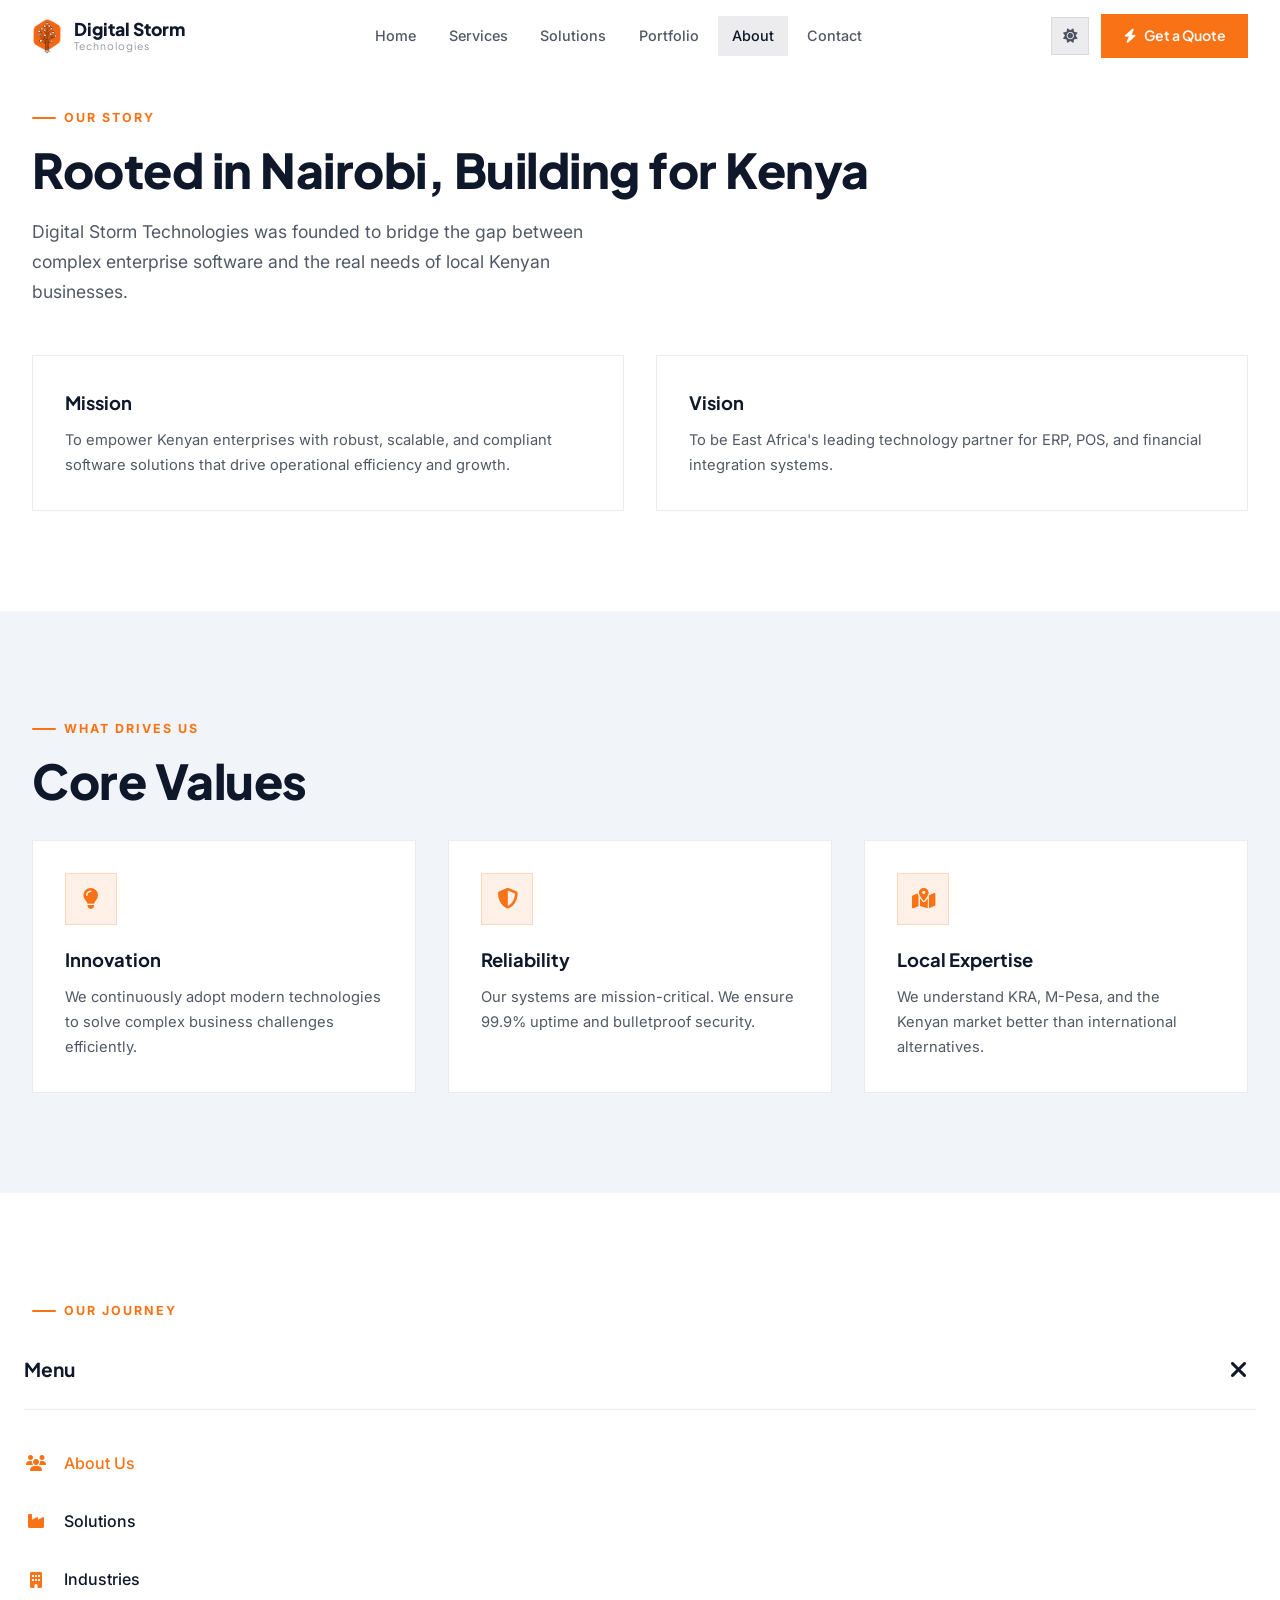
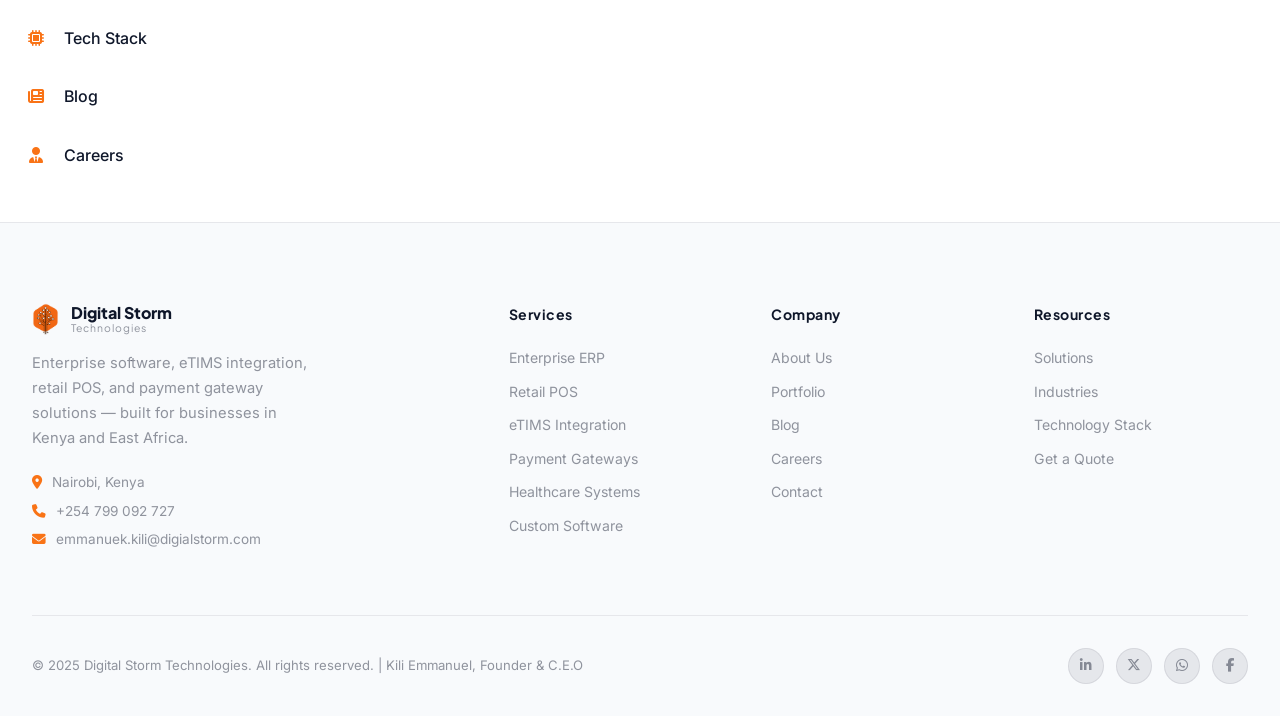
==== commit 09ce907c: "Fix mobile app bar HTML injection and add active link state to More menu" ====
--- a/about.html
+++ b/about.html
@@ -199,11 +199,6 @@
   });
 </script>
 
-</html>
-
-
-
-
 
 
 <!-- Mobile App Bottom Navigation -->
@@ -212,7 +207,7 @@
   <a href="services.html" class="mobile-nav-item" id="nav-services"><i class="fa-solid fa-layer-group"></i><span>Services</span></a>
   <a href="portfolio.html" class="mobile-nav-item" id="nav-portfolio"><i class="fa-solid fa-briefcase"></i><span>Portfolio</span></a>
   <a href="contact.html" class="mobile-nav-item" id="nav-contact"><i class="fa-solid fa-envelope"></i><span>Contact</span></a>
-  <button class="mobile-nav-item" id="mobile-more-btn" style="background:none;border:none;"><i class="fa-solid fa-bars"></i><span>More</span></button>
+  <button class="mobile-nav-item active" id="mobile-more-btn" style="background:none;border:none;cursor:pointer;"><i class="fa-solid fa-bars"></i><span>More</span></button>
 </nav>
 
 <!-- Mobile App "More" Menu Modal -->
@@ -220,14 +215,14 @@
 <div class="mobile-more-menu" id="mobile-more-menu">
   <div class="mobile-more-menu-header">
     <div class="mobile-more-menu-title">Menu</div>
-    <button class="mobile-more-close" id="mobile-more-close" aria-label="Close menu"><i class="fa-solid fa-xmark"></i></button>
-  </div>
-  <a href="about.html" class="mobile-more-link"><i class="fa-solid fa-users"></i> About Us</a>
-  <a href="solutions.html" class="mobile-more-link"><i class="fa-solid fa-industry"></i> Solutions</a>
-  <a href="industries.html" class="mobile-more-link"><i class="fa-solid fa-building"></i> Industries</a>
-  <a href="technologies.html" class="mobile-more-link"><i class="fa-solid fa-microchip"></i> Tech Stack</a>
-  <a href="blog.html" class="mobile-more-link"><i class="fa-solid fa-newspaper"></i> Blog</a>
-  <a href="careers.html" class="mobile-more-link"><i class="fa-solid fa-user-tie"></i> Careers</a>
+    <button class="mobile-more-close" id="mobile-more-close" aria-label="Close menu" style="cursor:pointer;"><i class="fa-solid fa-xmark"></i></button>
+  </div>
+  <a href="about.html" class="mobile-more-link active" id="more-about"><i class="fa-solid fa-users"></i> About Us</a>
+  <a href="solutions.html" class="mobile-more-link" id="more-solutions"><i class="fa-solid fa-industry"></i> Solutions</a>
+  <a href="industries.html" class="mobile-more-link" id="more-industries"><i class="fa-solid fa-building"></i> Industries</a>
+  <a href="technologies.html" class="mobile-more-link" id="more-technologies"><i class="fa-solid fa-microchip"></i> Tech Stack</a>
+  <a href="blog.html" class="mobile-more-link" id="more-blog"><i class="fa-solid fa-newspaper"></i> Blog</a>
+  <a href="careers.html" class="mobile-more-link" id="more-careers"><i class="fa-solid fa-user-tie"></i> Careers</a>
 </div>
 
 <script>
@@ -257,3 +252,4 @@
   });
 </script>
 </body>
+</html>
--- a/css/main.css
+++ b/css/main.css
@@ -1580,3 +1580,9 @@
   color: var(--orange);
 }
 
+.mobile-more-link.active {
+  color: var(--orange);
+}
+.mobile-more-link.active i {
+  color: var(--orange);
+}
--- a/css/responsive.css
+++ b/css/responsive.css
@@ -101,12 +101,12 @@
 
   /* FOOTER */
   .footer-grid {
-    grid-template-columns: 1fr;
-    gap: 2rem;
+    grid-template-columns: 1fr 1fr;
+    gap: 2rem 1rem;
   }
 
   .footer-brand {
-    grid-column: span 1;
+    grid-column: span 2;
   }
 
   .footer-bottom {
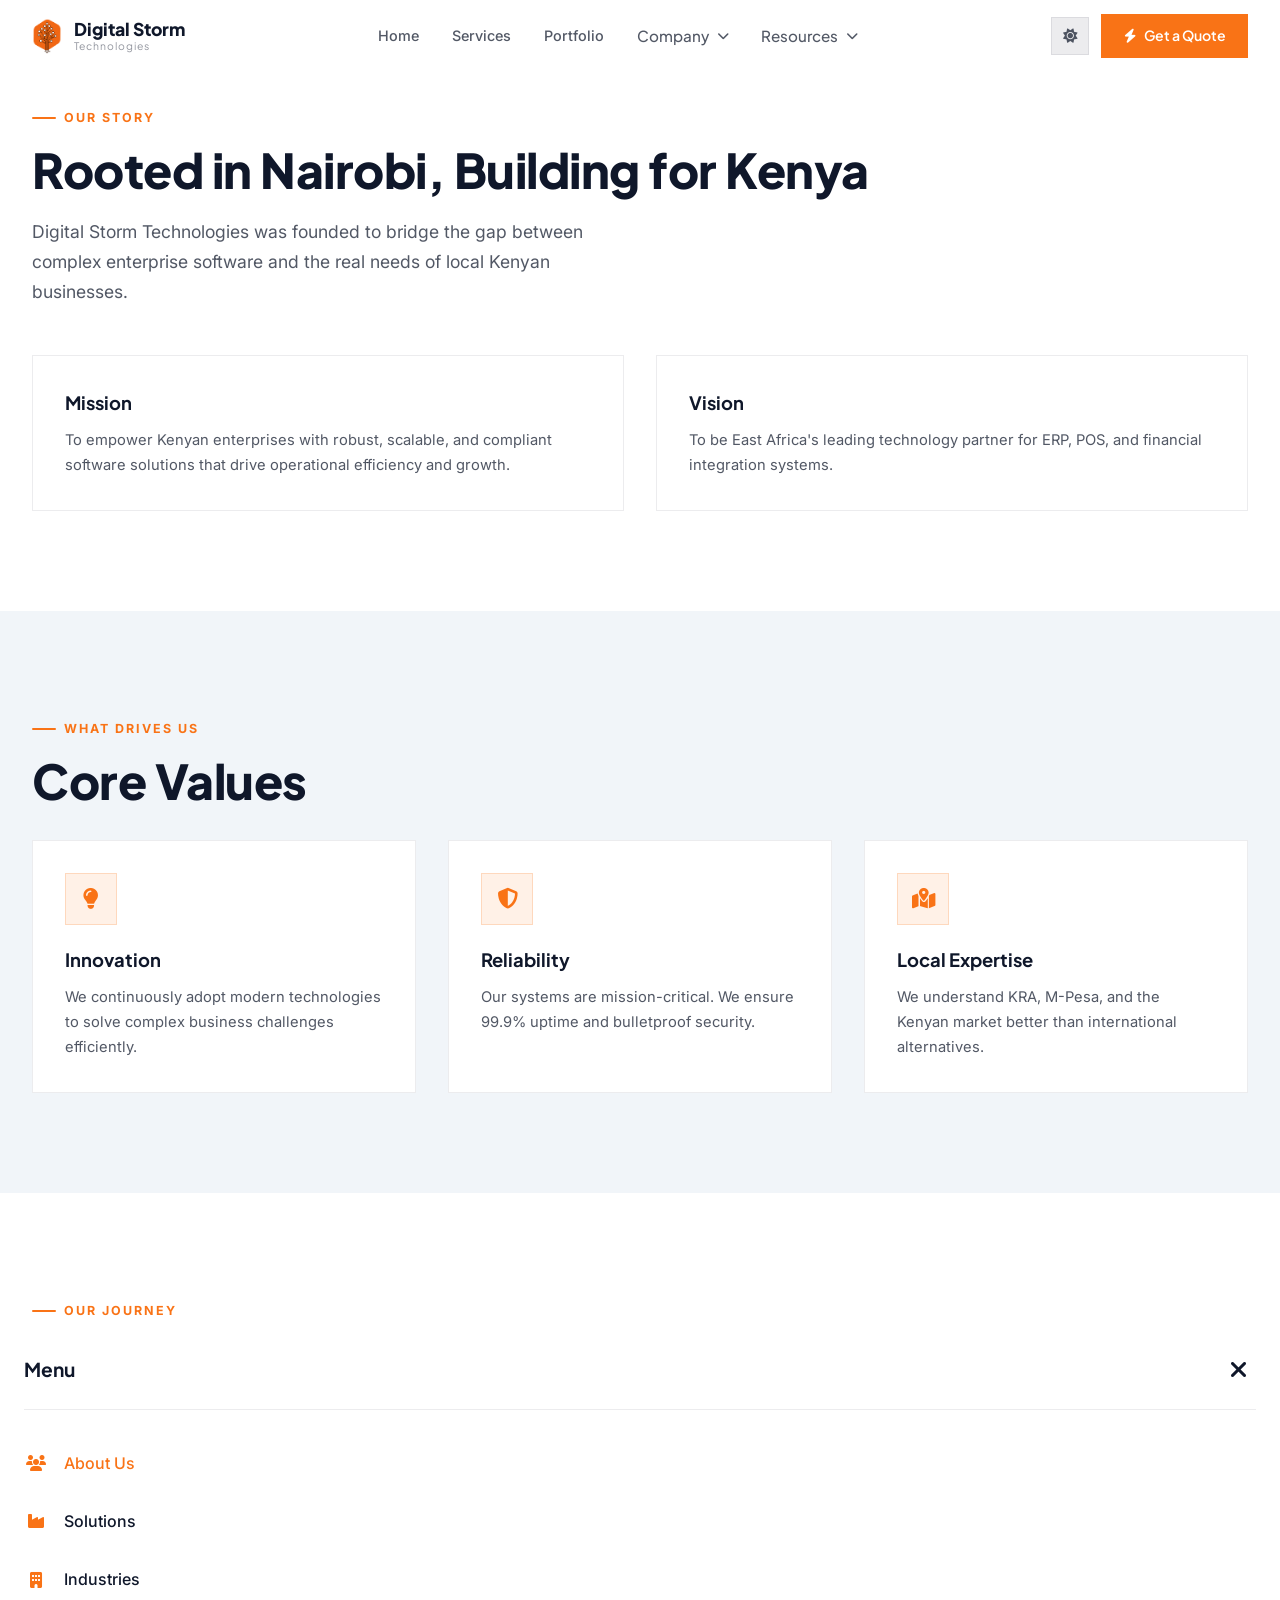
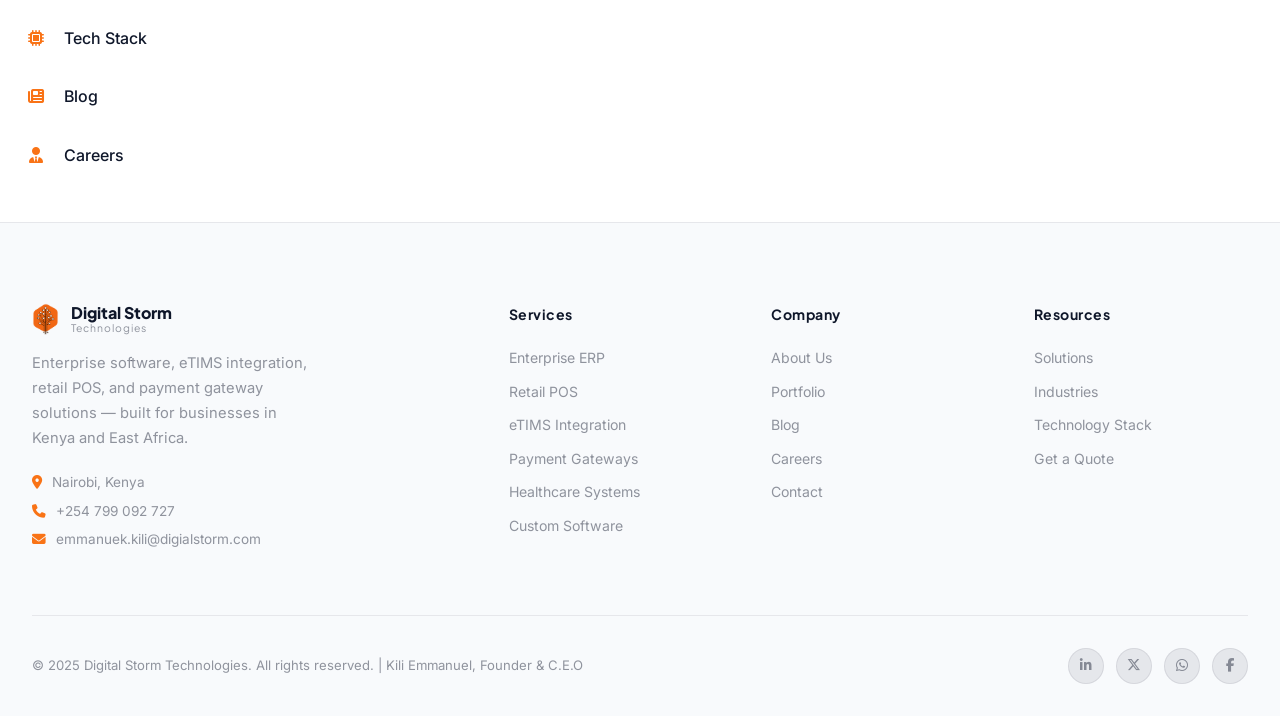
==== commit e1fc3e60: "feat(desktop): Add dropdown menus to top navbar for Company and Resources to expose all pages" ====
--- a/about.html
+++ b/about.html
@@ -31,13 +31,28 @@
       <img src="assets/Digitalblack.png" alt="Digital Storm Technologies Logo" class="nav-logo-img" />
       <div class="nav-logo-text">Digital Storm<span>Technologies</span></div>
     </a>
-    <nav class="nav-links" role="navigation" aria-label="Main Navigation">
-      <a href="index.html" class="nav-link">Home</a>
-      <a href="services.html" class="nav-link">Services</a>
-      <a href="solutions.html" class="nav-link">Solutions</a>
-      <a href="portfolio.html" class="nav-link">Portfolio</a>
-      <a href="about.html" class="nav-link active">About</a>
-      <a href="contact.html" class="nav-link">Contact</a>
+        <nav class="nav-links" role="navigation" aria-label="Main Navigation">
+      <a href="index.html" class="nav-link" id="nav-desk-index">Home</a>
+      <a href="services.html" class="nav-link" id="nav-desk-services">Services</a>
+      <a href="portfolio.html" class="nav-link" id="nav-desk-portfolio">Portfolio</a>
+      
+      <div class="nav-dropdown">
+        <button class="nav-link active" id="nav-desk-company">Company <i class="fa-solid fa-chevron-down" style="font-size:0.75rem; margin-left:0.25rem;"></i></button>
+        <div class="dropdown-menu">
+          <a href="about.html" class="active" id="drop-about">About Us</a>
+          <a href="careers.html" id="drop-careers">Careers</a>
+          <a href="industries.html" id="drop-industries">Industries</a>
+        </div>
+      </div>
+
+      <div class="nav-dropdown">
+        <button class="nav-link" id="nav-desk-resources">Resources <i class="fa-solid fa-chevron-down" style="font-size:0.75rem; margin-left:0.25rem;"></i></button>
+        <div class="dropdown-menu">
+          <a href="solutions.html" id="drop-solutions">Solutions</a>
+          <a href="technologies.html" id="drop-technologies">Tech Stack</a>
+          <a href="blog.html" id="drop-blog">Blog</a>
+        </div>
+      </div>
     </nav>
     <div class="nav-actions">
       <button class="nav-theme-btn theme-toggle-btn"><i class="theme-icon fa-solid fa-moon"></i></button>
@@ -253,3 +268,4 @@
 </script>
 </body>
 </html>
+
--- a/css/main.css
+++ b/css/main.css
@@ -1586,3 +1586,63 @@
 .mobile-more-link.active i {
   color: var(--orange);
 }
+/* ==========================================================================
+   DESKTOP NAVBAR DROPDOWNS
+   ========================================================================== */
+.nav-dropdown {
+  position: relative;
+  display: inline-block;
+}
+
+.nav-dropdown .nav-link {
+  display: flex;
+  align-items: center;
+  gap: 0.25rem;
+  background: none;
+  border: none;
+  cursor: pointer;
+  font-family: var(--font-heading);
+  font-size: 0.95rem;
+  font-weight: 500;
+  color: var(--text-secondary);
+}
+
+.nav-dropdown:hover .nav-link {
+  color: var(--orange);
+}
+
+.dropdown-menu {
+  position: absolute;
+  top: 100%;
+  left: 50%;
+  transform: translateX(-50%) translateY(10px);
+  background: var(--bg-card);
+  border: 1px solid var(--border);
+  min-width: 180px;
+  padding: 0.5rem 0;
+  opacity: 0;
+  visibility: hidden;
+  transition: all 0.2s var(--ease);
+  z-index: 1000;
+  box-shadow: 0 4px 20px rgba(0,0,0,0.1);
+}
+
+.nav-dropdown:hover .dropdown-menu {
+  opacity: 1;
+  visibility: visible;
+  transform: translateX(-50%) translateY(0);
+}
+
+.dropdown-menu a {
+  display: block;
+  padding: 0.6rem 1.25rem;
+  color: var(--text-secondary);
+  text-decoration: none;
+  font-size: 0.9rem;
+  transition: all 0.2s;
+}
+
+.dropdown-menu a:hover, .dropdown-menu a.active {
+  color: var(--orange);
+  background: var(--bg-card-hover);
+}
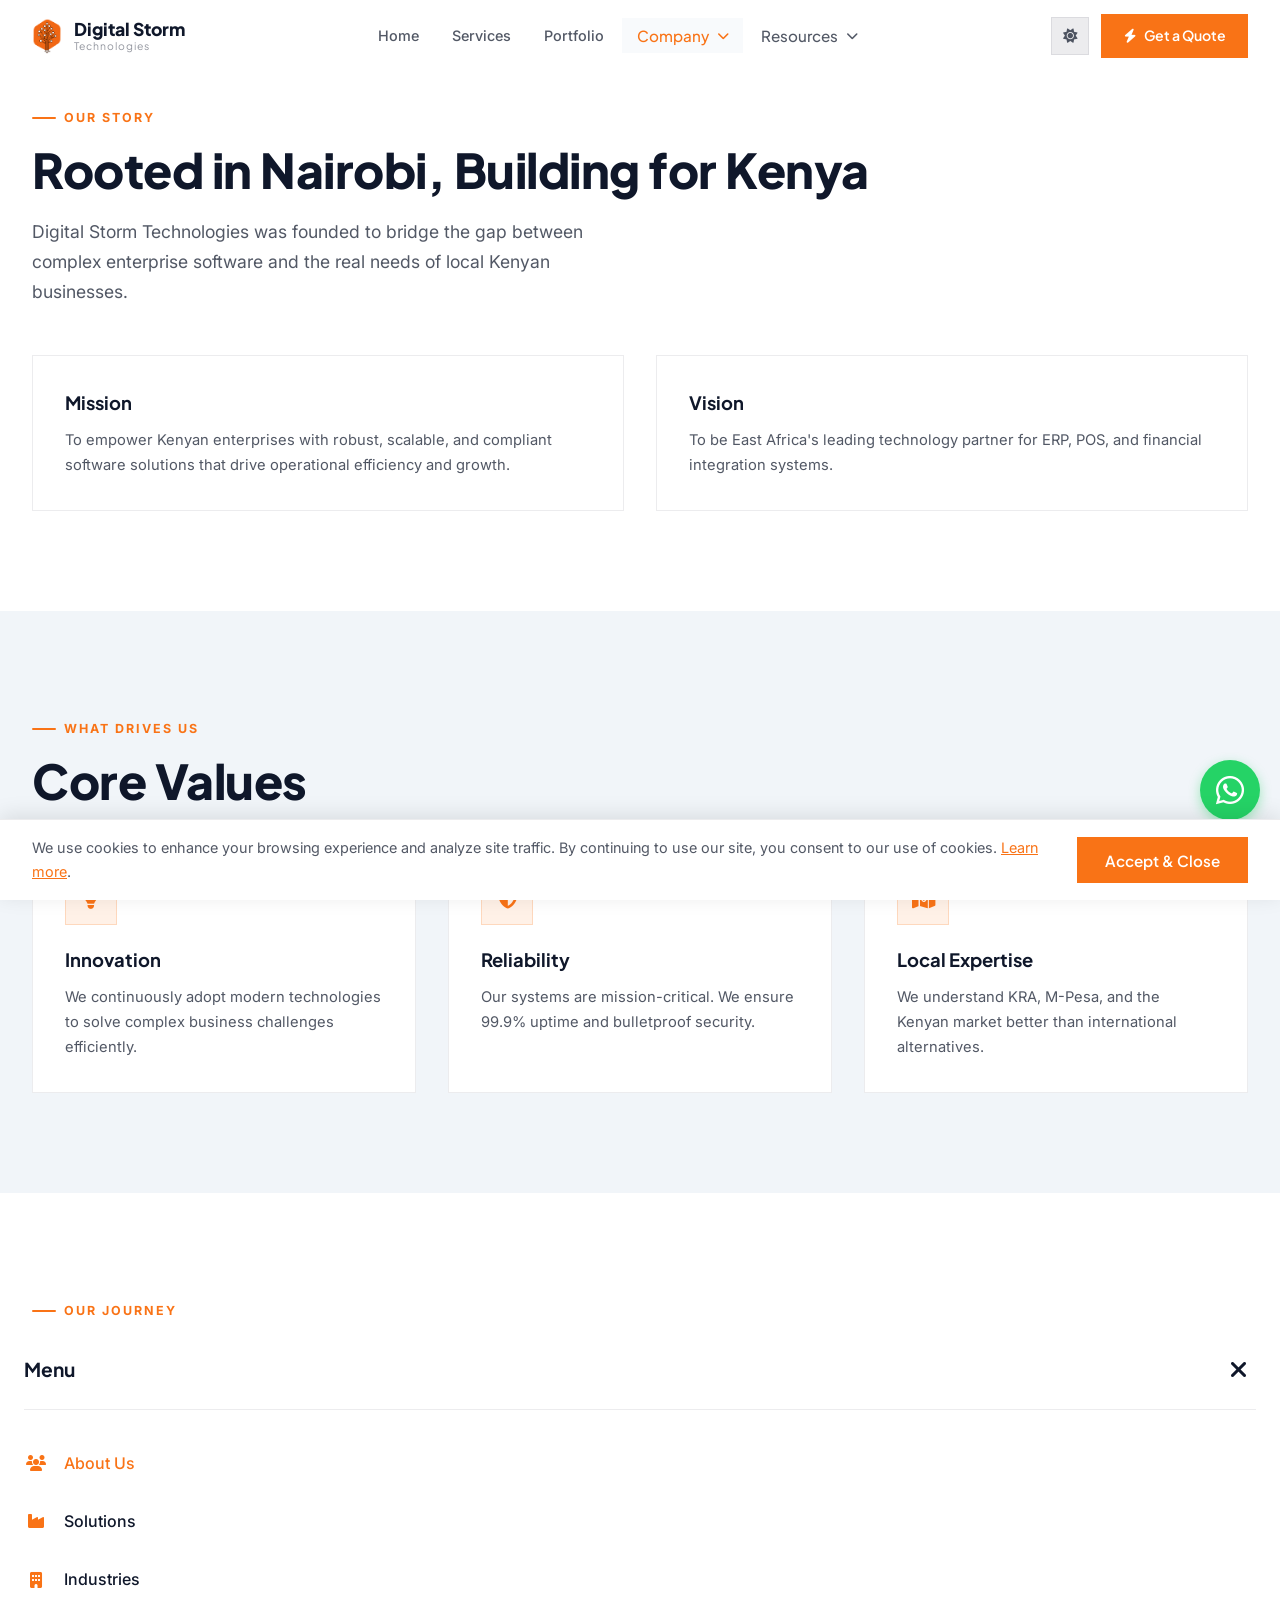
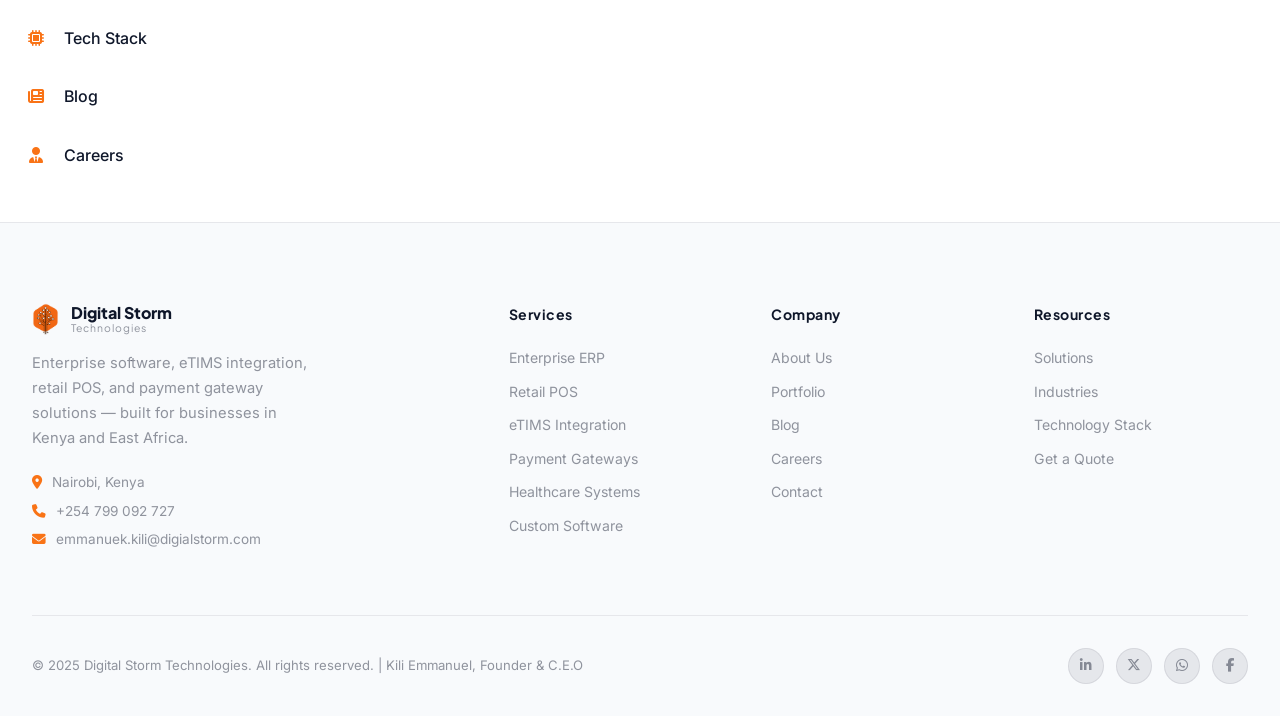
==== commit aeded2b0: "feat: Add final launch-ready polish (SPA transitions, WhatsApp widget, Formspree, Open Graph tags, C" ====
--- a/about.html
+++ b/about.html
@@ -1,4 +1,4 @@
-<!DOCTYPE html>
+﻿<!DOCTYPE html>
 <html lang="en" data-theme="dark">
 <head>
   <meta charset="UTF-8" />
@@ -22,6 +22,13 @@
       document.documentElement.setAttribute('data-theme', theme);
     })();
   </script>
+  <!-- Open Graph Meta Tags -->
+  <meta property="og:title" content="Digital Storm Technologies" />
+  <meta property="og:description" content="Your Digital Partner - enterprise ERP, eTIMS integration, retail POS, and payment gateway solutions for businesses across Kenya." />
+  <meta property="og:image" content="https://raw.githubusercontent.com/OBASAKILLI/digital_storm_technologies/main/assets/Digitalblack.png" />
+  <meta property="og:url" content="https://obasakilli.github.io/digital_storm_technologies/" />
+  <meta property="og:type" content="website" />
+  <meta name="twitter:card" content="summary_large_image" />
 </head>
 <body>
 
@@ -240,32 +247,20 @@
   <a href="careers.html" class="mobile-more-link" id="more-careers"><i class="fa-solid fa-user-tie"></i> Careers</a>
 </div>
 
-<script>
-  document.addEventListener('DOMContentLoaded', () => {
-    const moreBtn = document.getElementById('mobile-more-btn');
-    const moreMenu = document.getElementById('mobile-more-menu');
-    const overlay = document.getElementById('mobile-more-overlay');
-    const closeBtn = document.getElementById('mobile-more-close');
-
-    if(moreBtn && moreMenu && overlay) {
-      const openMenu = () => {
-        overlay.classList.add('open');
-        moreMenu.classList.add('open');
-        document.body.style.overflow = 'hidden';
-      };
-      
-      const closeMenu = () => {
-        overlay.classList.remove('open');
-        moreMenu.classList.remove('open');
-        document.body.style.overflow = '';
-      };
-
-      moreBtn.addEventListener('click', openMenu);
-      closeBtn.addEventListener('click', closeMenu);
-      overlay.addEventListener('click', closeMenu);
-    }
-  });
-</script>
+
+<a href="https://wa.me/254799092727" class="whatsapp-widget" target="_blank" aria-label="Chat on WhatsApp"><i class="fa-brands fa-whatsapp"></i></a>
+<!-- Cookie Banner -->
+<div class="cookie-banner" id="cookie-banner">
+  <div class="cookie-text">
+    We use cookies to enhance your browsing experience and analyze site traffic. By continuing to use our site, you consent to our use of cookies. 
+    <a href="privacy.html">Learn more</a>.
+  </div>
+  <button class="btn btn-primary" id="cookie-accept">Accept & Close</button>
+</div>
 </body>
 </html>
 
+
+
+
+
--- a/css/main.css
+++ b/css/main.css
@@ -1646,3 +1646,87 @@
   color: var(--orange);
   background: var(--bg-card-hover);
 }
+.nav-link.active,
+.nav-dropdown .nav-link.active {
+  color: var(--orange);
+  background: var(--bg-card-hover);
+}
+
+/* ==========================================================================
+   WHATSAPP FLOATING WIDGET
+   ========================================================================== */
+.whatsapp-widget {
+  position: fixed;
+  bottom: 80px; /* Above the mobile nav if present */
+  right: 20px;
+  width: 60px;
+  height: 60px;
+  background-color: #25D366;
+  color: white;
+  border-radius: 50%;
+  display: flex;
+  align-items: center;
+  justify-content: center;
+  font-size: 2rem;
+  box-shadow: 0 4px 12px rgba(37,211,102,0.4);
+  z-index: 9000;
+  transition: transform var(--trans-fast), box-shadow var(--trans-fast);
+  text-decoration: none;
+}
+.whatsapp-widget:hover {
+  transform: scale(1.1);
+  box-shadow: 0 6px 16px rgba(37,211,102,0.6);
+  color: white;
+}
+@media (max-width: 768px) {
+  .whatsapp-widget {
+    bottom: 85px; /* Stay well above the sticky mobile nav */
+    right: 15px;
+    width: 50px;
+    height: 50px;
+    font-size: 1.75rem;
+  }
+}
+
+/* ==========================================================================
+   COOKIE CONSENT BANNER
+   ========================================================================== */
+.cookie-banner {
+  position: fixed;
+  bottom: 0;
+  left: 0;
+  right: 0;
+  background: var(--bg-card);
+  border-top: 1px solid var(--border);
+  padding: 1rem 2rem;
+  z-index: 10000;
+  display: flex;
+  justify-content: space-between;
+  align-items: center;
+  gap: 2rem;
+  box-shadow: 0 -4px 20px rgba(0,0,0,0.1);
+  transform: translateY(100%);
+  transition: transform 0.5s cubic-bezier(0.16, 1, 0.3, 1);
+  opacity: 0;
+}
+.cookie-banner.show {
+  transform: translateY(0);
+  opacity: 1;
+}
+.cookie-text {
+  font-size: 0.9rem;
+  color: var(--text-secondary);
+}
+.cookie-text a {
+  color: var(--orange);
+  text-decoration: underline;
+}
+@media (max-width: 768px) {
+  .cookie-banner {
+    flex-direction: column;
+    padding: 1.25rem;
+    padding-bottom: calc(1.25rem + 80px); /* Avoid blocking bottom nav */
+    gap: 1rem;
+    text-align: center;
+  }
+}
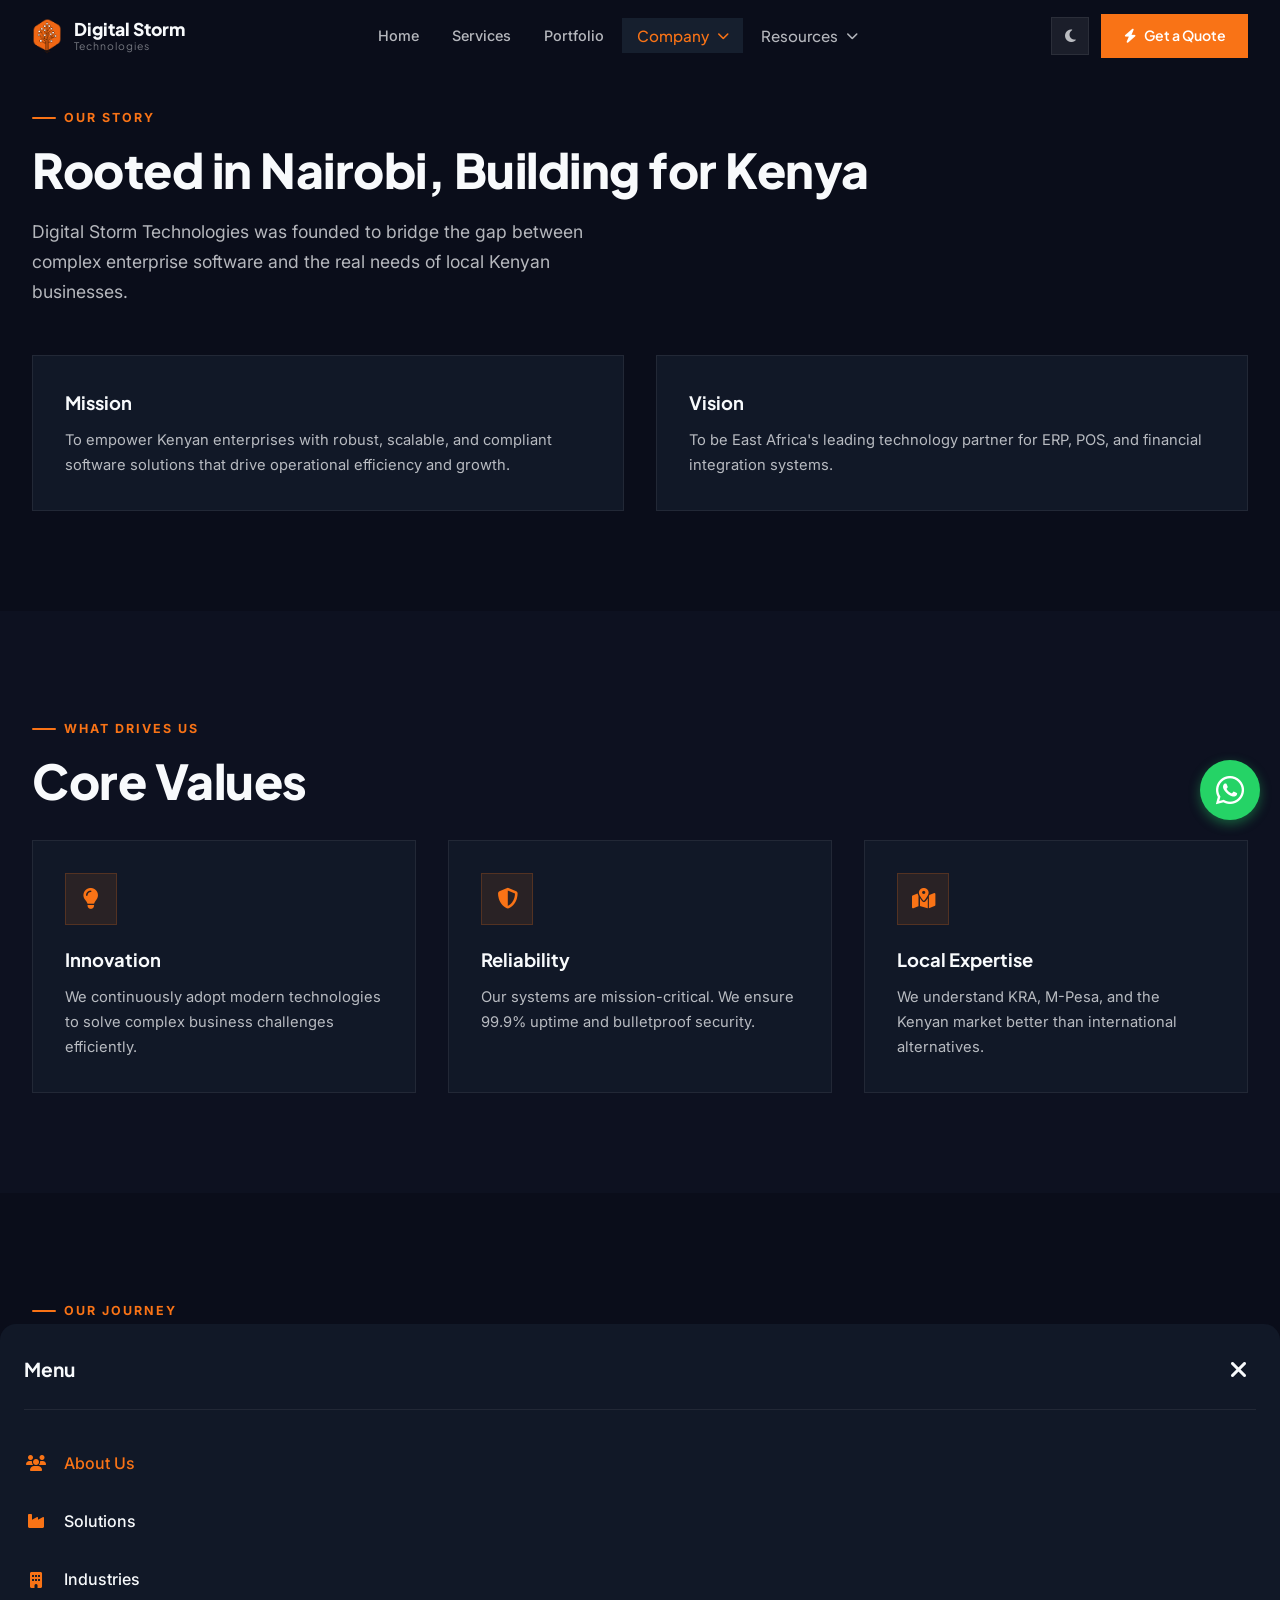
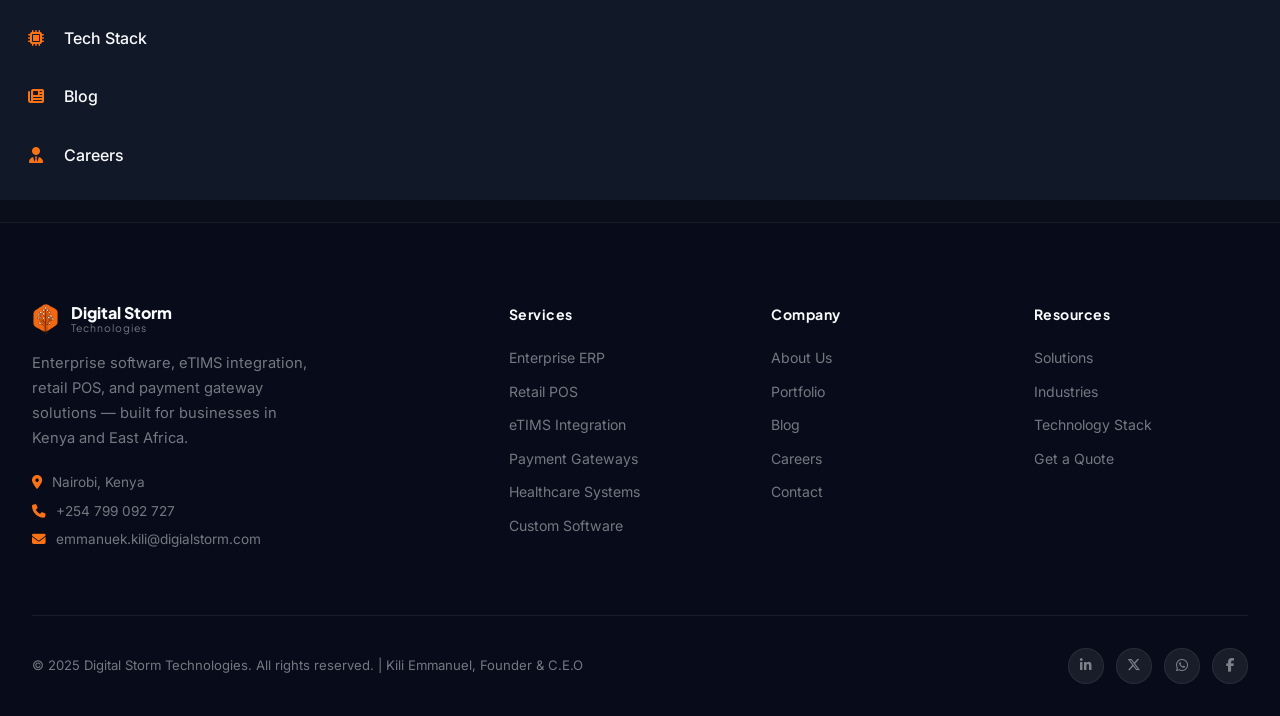
==== commit 9edcb8be: "chore(analytics): Inject Google Tag Manager (gtag.js) script into all pages" ====
--- a/about.html
+++ b/about.html
@@ -1,6 +1,15 @@
 ﻿<!DOCTYPE html>
 <html lang="en" data-theme="dark">
 <head>
+<!-- Google tag (gtag.js) -->
+<script async src="https://www.googletagmanager.com/gtag/js?id=G-1RHVH5S1PX"></script>
+<script>
+  window.dataLayer = window.dataLayer || [];
+  function gtag(){dataLayer.push(arguments);}
+  gtag('js', new Date());
+
+  gtag('config', 'G-1RHVH5S1PX');
+</script>
   <meta charset="UTF-8" />
   <meta name="viewport" content="width=device-width, initial-scale=1.0" />
   <title>About Us — Digital Storm Technologies</title>
@@ -264,3 +273,4 @@
 
 
 
+
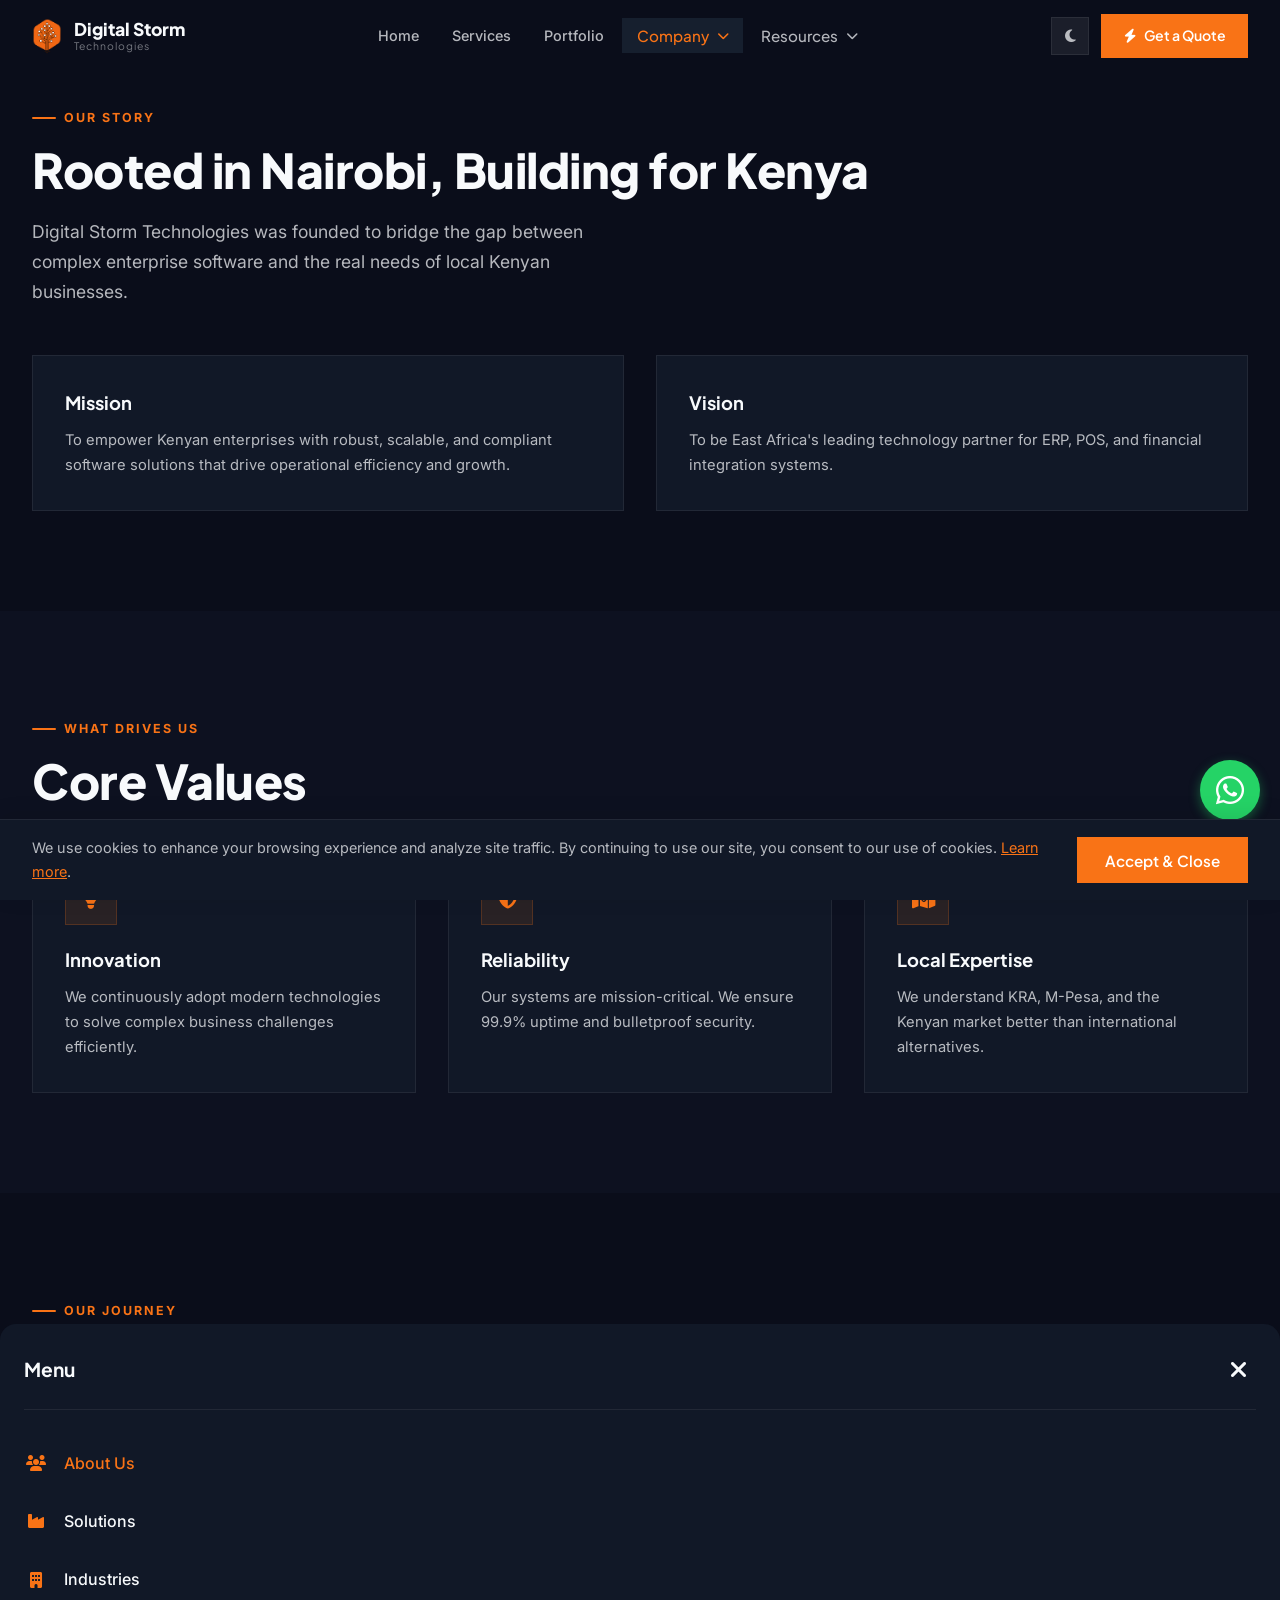
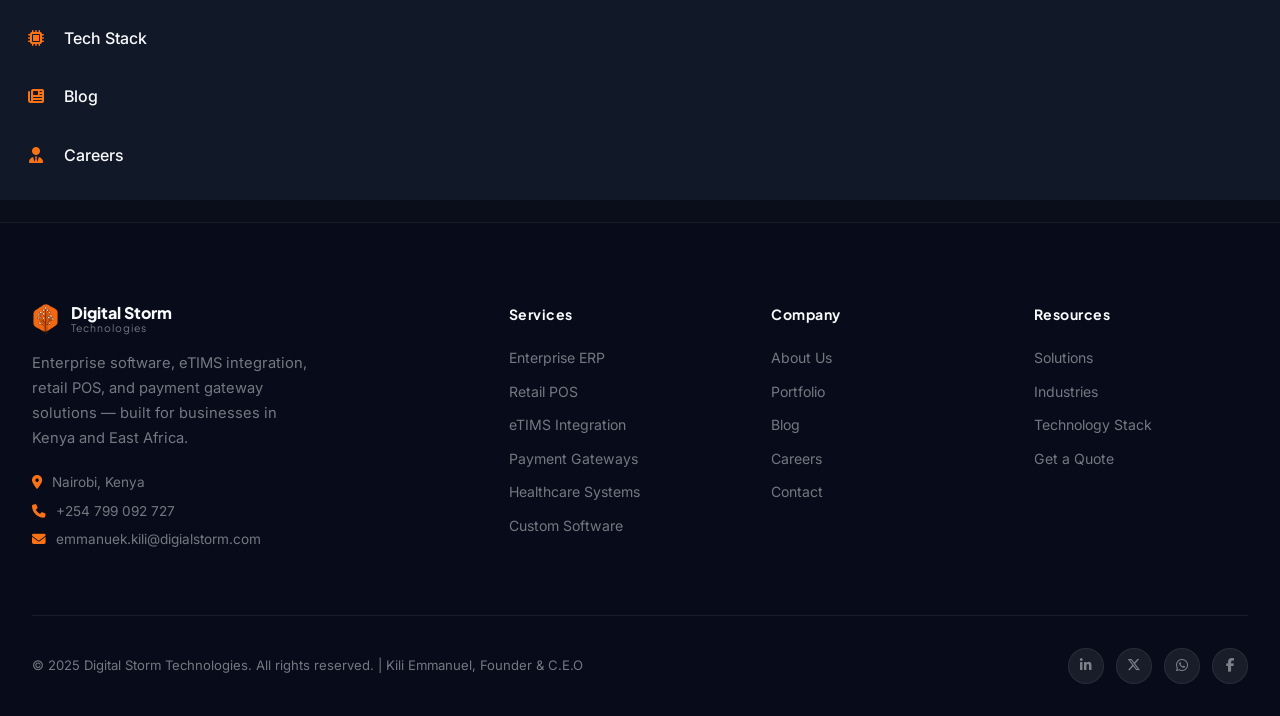
==== commit 4b043a98: "chore(seo): Inject massive Search Engine Optimization payload with high-value keywords, dynamic cano" ====
--- a/about.html
+++ b/about.html
@@ -1,18 +1,82 @@
 ﻿<!DOCTYPE html>
 <html lang="en" data-theme="dark">
 <head>
+<!-- =========================
+     DIGITAL STORM TECHNOLOGIES
+     SEO / SEARCH ENGINE META
+     ========================= -->
+<title>About Us — Digital Storm Technologies</title>
+<meta name="description" content="Digital Storm Technologies is a top Kenyan software development company building modern websites, web applications, mobile apps, SaaS platforms, eTIMS ERPs, retail POS systems, and custom business software.">
+<meta name="keywords" content="Software development company Kenya, web development Nairobi, mobile app developers Kenya, eTIMS integration Kenya, ERP systems Kenya, retail POS systems Nairobi, custom SaaS platforms, Daraja API integration, M-Pesa API developers, business software solutions, tech consultancy Kenya, UI/UX design Nairobi, corporate website design, e-commerce developers Kenya, cloud hosting solutions, Digital Storm Technologies, top software engineers Kenya, best IT company Nairobi">
+<meta name="author" content="Digital Storm Technologies Ltd">
+<meta name="robots" content="index, follow, max-image-preview:large, max-snippet:-1, max-video-preview:-1">
+<meta name="googlebot" content="index, follow, max-image-preview:large, max-snippet:-1, max-video-preview:-1">
+<meta name="language" content="English">
+<meta name="revisit-after" content="2 days">
+<meta name="rating" content="general">
+
+<!-- Canonical URL -->
+<link rel="canonical" href="https://www.digitastorm.co.ke/about.html">
+
+<!-- =========================
+     GOOGLE SEARCH / BRAND
+     ========================= -->
+<meta name="application-name" content="Digital Storm Technologies">
+<meta name="apple-mobile-web-app-title" content="Digital Storm Technologies">
+<meta name="theme-color" content="#f97316">
+
+<!-- =========================
+     OPEN GRAPH / FACEBOOK / WHATSAPP
+     ========================= -->
+<meta property="og:type" content="website">
+<meta property="og:title" content="About Us — Digital Storm Technologies">
+<meta property="og:description" content="Digital Storm Technologies is a top Kenyan software development company building modern websites, web applications, mobile apps, SaaS platforms, eTIMS ERPs, retail POS systems, and custom business software.">
+<meta property="og:url" content="https://www.digitastorm.co.ke/about.html">
+<meta property="og:site_name" content="Digital Storm Technologies">
+<meta property="og:locale" content="en_KE">
+<meta property="og:image" content="https://www.digitastorm.co.ke/images/og-image.jpg">
+<meta property="og:image:width" content="1200">
+<meta property="og:image:height" content="630">
+<meta property="og:image:alt" content="Digital Storm Technologies - Software Development Company in Kenya">
+
+<!-- =========================
+     TWITTER / X
+     ========================= -->
+<meta name="twitter:card" content="summary_large_image">
+<meta name="twitter:title" content="About Us — Digital Storm Technologies">
+<meta name="twitter:description" content="Digital Storm Technologies is a top Kenyan software development company building modern websites, web applications, mobile apps, SaaS platforms, eTIMS ERPs, retail POS systems, and custom business software.">
+<meta name="twitter:image" content="https://www.digitastorm.co.ke/images/og-image.jpg">
+<meta name="twitter:site" content="@DigitalStormKE">
+
+<!-- =========================
+     GEO / LOCAL BUSINESS
+     ========================= -->
+<meta name="geo.region" content="KE">
+<meta name="geo.country" content="Kenya">
+<meta name="geo.placename" content="Nairobi, Kenya">
+
+<!-- =========================
+     GOOGLE ANALYTICS
+     ========================= -->
 <!-- Google tag (gtag.js) -->
 <script async src="https://www.googletagmanager.com/gtag/js?id=G-1RHVH5S1PX"></script>
 <script>
   window.dataLayer = window.dataLayer || [];
   function gtag(){dataLayer.push(arguments);}
   gtag('js', new Date());
+  gtag('config', 'G-1RHVH5S1PX');
+</script>
+
+<script>
+  window.dataLayer = window.dataLayer || [];
+  function gtag(){dataLayer.push(arguments);}
+  gtag('js', new Date());
 
   gtag('config', 'G-1RHVH5S1PX');
 </script>
   <meta charset="UTF-8" />
   <meta name="viewport" content="width=device-width, initial-scale=1.0" />
-  <title>About Us — Digital Storm Technologies</title>
+  
   <meta name="description" content="Learn about Digital Storm Technologies, founded to serve Kenyan businesses with innovative ERP, POS, and custom software solutions." />
   
   <link rel="preconnect" href="https://fonts.googleapis.com" />
@@ -31,13 +95,7 @@
       document.documentElement.setAttribute('data-theme', theme);
     })();
   </script>
-  <!-- Open Graph Meta Tags -->
-  <meta property="og:title" content="Digital Storm Technologies" />
-  <meta property="og:description" content="Your Digital Partner - enterprise ERP, eTIMS integration, retail POS, and payment gateway solutions for businesses across Kenya." />
-  <meta property="og:image" content="https://raw.githubusercontent.com/OBASAKILLI/digital_storm_technologies/main/assets/Digitalblack.png" />
-  <meta property="og:url" content="https://obasakilli.github.io/digital_storm_technologies/" />
-  <meta property="og:type" content="website" />
-  <meta name="twitter:card" content="summary_large_image" />
+  
 </head>
 <body>
 
@@ -274,3 +332,4 @@
 
 
 
+
